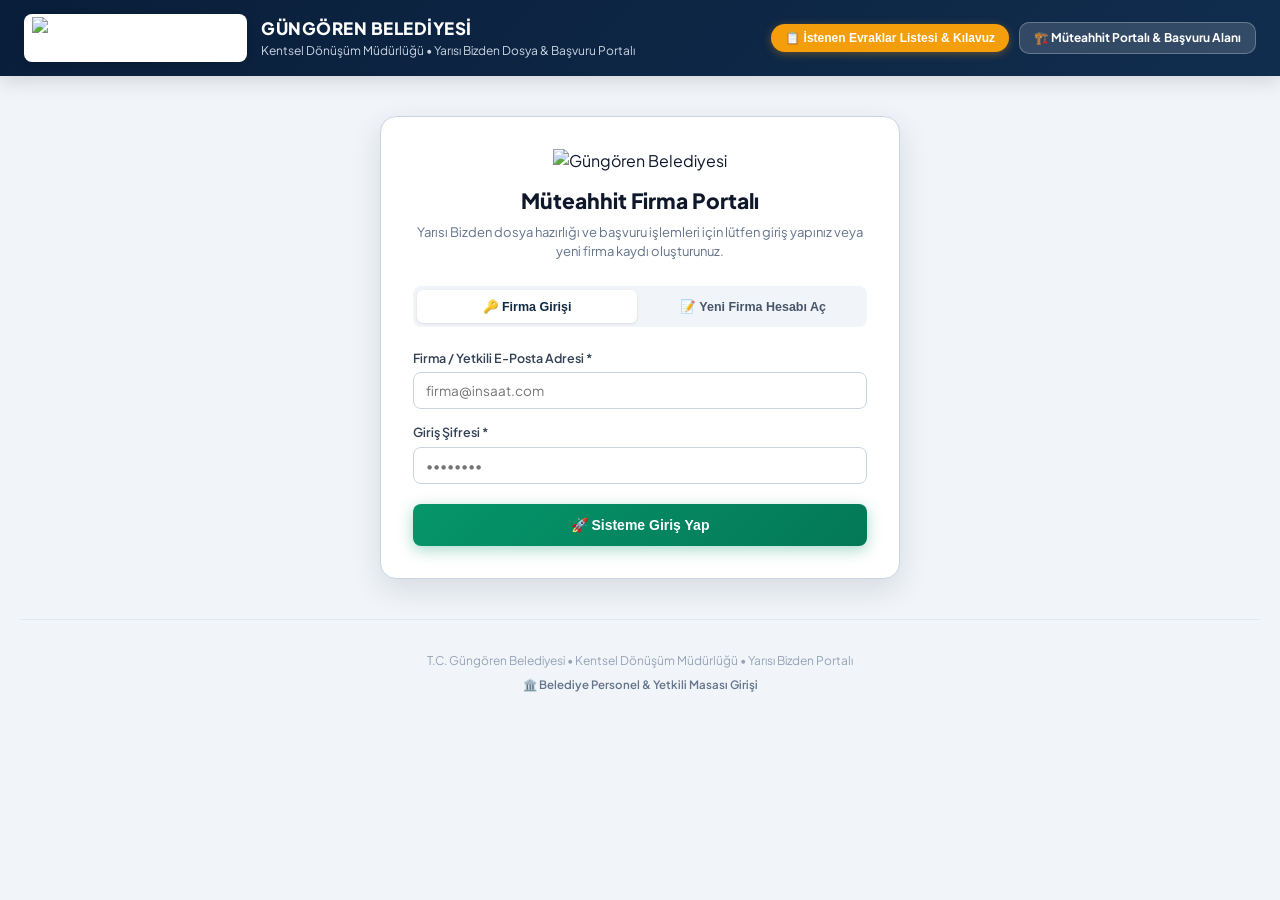
==== yarisi-bizden.html @ 2a860945 "Add files via upload" ====
<!DOCTYPE html>
<html lang="tr">

<head>
  <meta charset="UTF-8">
  <meta name="viewport" content="width=device-width, initial-scale=1.0">
  <title>Güngören Belediyesi | Yarısı Bizden Dosya & Başvuru Portalı</title>
  <link rel="icon" type="image/png" href="gungoren-logo.png">
  <link rel="preconnect" href="https://fonts.googleapis.com">
  <link rel="preconnect" href="https://fonts.gstatic.com" crossorigin>
  <link
    href="https://fonts.googleapis.com/css2?family=Plus+Jakarta+Sans:wght@400;500;600;700;800&family=JetBrains+Mono:wght@500;600;700&display=swap"
    rel="stylesheet">
  <link rel="stylesheet" href="yarisi-bizden.css">
  <!-- Tarayıcıda Otomatik PDF Birleştirici (pdf-lib) - Yerel ve Hızlı -->
  <script src="pdf-lib.min.js"></script>
  <script>
    if (typeof PDFLib === "undefined" && typeof pdfLib === "undefined") {
      document.write('<script src="https://cdn.jsdelivr.net/npm/pdf-lib/dist/pdf-lib.min.js"><\/script>');
    }
  </script>
  <!-- Tarayıcıda Resmi Excel (.xlsx, .xls, .csv) Okuyucu (SheetJS) -->
  <script src="https://cdn.jsdelivr.net/npm/xlsx@0.18.5/dist/xlsx.full.min.js"></script>
  <script>
    if (typeof XLSX === "undefined") {
      document.write('<script src="https://cdnjs.cloudflare.com/ajax/libs/xlsx/0.18.5/xlsx.full.min.js"><\/script>');
    }
  </script>
</head>

<body>

  <!-- ÜST HEADER / MOD GEÇİŞİ -->
  <header class="yb-header">
    <div class="yb-header-container">
      <div class="yb-brand">
        <img src="gungoren-logo.png" alt="T.C. Güngören Belediyesi"
          style="height: 48px; background: #ffffff; padding: 3px 8px; border-radius: 8px; object-fit: contain; box-shadow: 0 2px 8px rgba(0,0,0,0.18);">
        <div>
          <div class="yb-brand-title">GÜNGÖREN BELEDİYESİ</div>
          <div class="yb-brand-sub">Kentsel Dönüşüm Müdürlüğü &bull; Yarısı Bizden Dosya &amp; Başvuru Portalı</div>
        </div>
      </div>

      <div class="yb-nav-actions" style="display:flex; align-items:center; gap:10px;">
        <button type="button" class="btn-action-sm" onclick="openRequiredDocumentsGuideModal()"
          style="background:#f59e0b; color:#fff; font-weight:800; border:none; padding:7px 14px; border-radius:20px; cursor:pointer; box-shadow:0 2px 8px rgba(245,158,11,0.35);">
          📋 İstenen Evraklar Listesi & Kılavuz
        </button>
        <span class="badge-status-pill"
          style="background: rgba(255,255,255,0.15); color: #fff; font-size: 12px; padding: 6px 14px; border: 1px solid rgba(255,255,255,0.25);">
          🏗️ Müteahhit Portalı & Başvuru Alanı
        </span>
      </div>
    </div>
  </header>

  <!-- BİLDİRİM TOAST ALANI -->
  <div id="toast-container" class="toast-container"></div>

  <main class="yb-main">

    <!-- =========================================================================
         BÖLÜM 1: MÜTEAHHİT BAŞVURU EKRANI (HESAP YOK, ŞİFRE YOK, ÇOK BASİT)
         ========================================================================= -->
    <div id="view-contractor" class="portal-view">

      <!-- ============================================== -->
      <!-- 1. GİRİŞ & KAYIT EKRANI (OTURUM AÇIK DEĞİLSE SADECE BU ÇIKAR) -->
      <!-- ============================================== -->
      <div id="contractor-auth-section" class="simple-card auth-card"
        style="max-width: 520px; margin: 40px auto; padding: 32px; box-shadow: 0 10px 30px rgba(15,23,42,0.12); border-radius: 16px;">
        <div style="text-align: center; margin-bottom: 24px;">
          <img src="gungoren-logo.png" alt="Güngören Belediyesi"
            style="height: 64px; object-fit: contain; margin-bottom: 12px;">
          <h2 style="font-size: 21px; font-weight: 800; color: #0f172a;">Müteahhit Firma Portalı</h2>
          <p style="font-size: 13px; color: #64748b; margin-top: 6px;">
            Yarısı Bizden dosya hazırlığı ve başvuru işlemleri için lütfen giriş yapınız veya yeni firma kaydı
            oluşturunuz.
          </p>
        </div>

        <!-- Giriş / Kayıt Sekmeleri -->
        <div class="merger-tab-bar" style="margin-bottom: 22px;">
          <button type="button" class="merger-tab-btn active" id="auth-tab-btn-login" onclick="switchAuthTab('login')">
            🔑 Firma Girişi
          </button>
          <button type="button" class="merger-tab-btn" id="auth-tab-btn-register" onclick="switchAuthTab('register')">
            📝 Yeni Firma Hesabı Aç
          </button>
        </div>

        <!-- GİRİŞ FORMU -->
        <form id="form-contractor-login" onsubmit="event.preventDefault(); handleContractorLogin(event); return false;">
          <div class="form-group" style="margin-bottom: 14px;">
            <label for="login-email">Firma / Yetkili E-Posta Adresi *</label>
            <input type="email" id="login-email" class="form-control" placeholder="firma@insaat.com" required>
          </div>
          <div class="form-group" style="margin-bottom: 20px;">
            <label for="login-password">Giriş Şifresi *</label>
            <input type="password" id="login-password" class="form-control" placeholder="••••••••" required>
          </div>
          <button type="submit" class="btn-submit-big"
            style="width: 100%; justify-content: center; padding: 13px; font-size: 14px;">
            🚀 Sisteme Giriş Yap
          </button>
        </form>

        <!-- YENİ KAYIT FORMU -->
        <form id="form-contractor-register"
          onsubmit="event.preventDefault(); handleContractorRegister(event); return false;" style="display: none;">
          <div class="form-group" style="margin-bottom: 12px;">
            <label for="reg-company">Şirket / Firma Ünvanı *</label>
            <input type="text" id="reg-company" class="form-control"
              placeholder="Örn: Güngören Prestij İnşaat Ltd. Şti." required>
          </div>
          <div class="form-group" style="margin-bottom: 12px;">
            <label for="reg-name">Şirket Yetkilisi Adı Soyadı *</label>
            <input type="text" id="reg-name" class="form-control" placeholder="Ad Soyad" required>
          </div>
          <div class="form-group" style="margin-bottom: 12px;">
            <label for="reg-email">Yetkili / Şirket E-Posta Adresi *</label>
            <input type="email" id="reg-email" class="form-control" placeholder="firma@insaat.com" required>
          </div>
          <div class="form-group" style="margin-bottom: 12px;">
            <label for="reg-phone">Yetkili Cep Telefonu *</label>
            <input type="text" id="reg-phone" maxlength="10" class="form-control font-mono" placeholder="5XXXXXXXXX"
              oninput="this.value = cleanPhoneInput(this.value)" required>
          </div>
          <div class="form-group" style="margin-bottom: 20px;">
            <label for="reg-password">Hesap Şifresi Belirleyin *</label>
            <input type="password" id="reg-password" minlength="4" class="form-control" placeholder="En az 4 karakter"
              required>
          </div>
          <button type="submit" class="btn-submit-big"
            style="width: 100%; justify-content: center; padding: 13px; font-size: 14px; background: #059669;">
            ✅ Firma Hesabını Oluştur ve Giriş Yap
          </button>
        </form>
      </div>

      <!-- ============================================== -->
      <!-- 2. MÜTEAHHİT ÇALIŞMA MASASI (GİRİŞ YAPILINCA AÇILIR) -->
      <!-- ============================================== -->
      <div id="contractor-portal-content" style="display: none;">

        <!-- Aktif Firma Oturum Çubuğu & Taslak Göstergesi -->
        <div class="contractor-account-bar">
          <div class="cab-info">
            <span class="cab-icon">🏢</span>
            <div>
              <div class="cab-title" id="cab-company-name">Firma Ünvanı</div>
              <div class="cab-meta" id="cab-user-meta">Yetkili Bilgisi</div>
            </div>
          </div>
          <div class="cab-autosave-badge">
            <span class="pulse-dot"></span>
            <span>💾 Otomatik Kayıt Aktif</span>
          </div>
          <div style="display: flex; gap: 8px;">
            <button type="button" class="yb-btn yb-btn-outline"
              style="font-size: 12px; padding: 5px 12px; background: #fff;"
              onclick="openChangePasswordModal('contractor')">
              🔑 Şifremi Değiştir
            </button>
            <button type="button" class="yb-btn yb-btn-outline"
              style="font-size: 12px; padding: 5px 12px; background: #fee2e2; color: #dc2626; border-color: #fca5a5;"
              onclick="handleContractorLogout()">
              🚪 Çıkış Yap
            </button>
          </div>
        </div>

        <!-- MÜTEAHHİT PORTALI: SEKMELER (BAŞVURU FORMU vs TASLAKLARIM vs GÖNDERİLENLER) -->
        <div class="merger-tab-bar"
          style="margin: 0 0 18px; background: #fff; padding: 6px; border-radius: 12px; border: 1.5px solid #cbd5e1; display: flex; gap: 8px;">
          <button type="button" class="merger-tab-btn" id="btn-c-tab-form" onclick="startNewContractorApplication()"
            style="flex:1; font-weight:800; font-size:13.5px; padding:10px 16px;">
            📝 Başvuru Formu
          </button>
          <button type="button" class="merger-tab-btn active" id="btn-c-tab-drafts"
            onclick="switchContractorPortalTab('drafts')"
            style="flex:1; font-weight:800; font-size:13.5px; padding:10px 16px;">
            💾 Taslaklarım (<span id="contractor-drafts-count-badge">0</span>)
          </button>
          <button type="button" class="merger-tab-btn" id="btn-c-tab-my-apps"
            onclick="switchContractorPortalTab('my-apps')"
            style="flex:1; font-weight:800; font-size:13.5px; padding:10px 16px;">
            📂 Gönderilen Başvurular (<span id="contractor-apps-count-badge">0</span>)
          </button>
        </div>

        <!-- ============================================== -->
        <!-- BÖLÜM 1: MÜTEAHHİDİN TASLAKLARI (YARIM KALANLAR) -->
        <!-- ============================================== -->
        <div id="contractor-section-drafts">
          <div class="simple-card" style="padding: 24px; margin-bottom: 24px;">
            <div
              style="display:flex; justify-content:space-between; align-items:center; flex-wrap:wrap; gap:12px; margin-bottom:18px; border-bottom:1.5px solid #e2e8f0; padding-bottom:14px;">
              <div>
                <h3
                  style="font-size:17.5px; font-weight:800; color:#854d0e; margin:0; display:flex; align-items:center; gap:8px;">
                  <span>💾</span> <span>Kaydedilen Taslak Başvurularım</span>
                </h3>
                <p style="font-size:12.5px; color:#64748b; margin:2px 0 0 0;">
                  Yarım kalan ve eksik evrakları olan tüm taslak dosyalarınızı buradan açıp inceleyebilir, eksiklerini
                  tamamlayarak belediyeye gönderebilirsiniz.
                </p>
              </div>
              <button type="button" class="btn-submit-big" onclick="startNewContractorApplication()"
                style="padding:10px 20px; font-size:13px; font-weight:800; background:linear-gradient(135deg, #15803d 0%, #166534 100%);">
                ➕ Yeni Başvuru Başlat
              </button>
            </div>

            <!-- Taslaklar Listesi -->
            <div id="contractor-drafts-list-container">
              <!-- JS ile renderContractorDrafts doldurur -->
            </div>
          </div>
        </div>

        <!-- ============================================== -->
        <!-- BÖLÜM 2: GÖNDERİLEN BAŞVURU DOSYALARI LİSTESİ  -->
        <!-- ============================================== -->
        <div id="contractor-section-my-apps" style="display:none;">
          <div class="simple-card" style="padding: 24px; margin-bottom: 24px;">
            <div
              style="display:flex; justify-content:space-between; align-items:center; flex-wrap:wrap; gap:12px; margin-bottom:18px; border-bottom:1.5px solid #e2e8f0; padding-bottom:14px;">
              <div>
                <h3 style="font-size:17.5px; font-weight:800; color:#0f172a; margin:0;">📂 Güngören Belediyesi'ne
                  Gönderilen Başvuru Dosyaları</h3>
                <p style="font-size:12.5px; color:#64748b; margin:2px 0 0 0;">
                  Belediye incelemesinde olan, onaylanan veya revizyon istenen resmi dosyalarınız aşağıda
                  listelenmektedir.
                </p>
              </div>
              <button type="button" class="btn-submit-big" onclick="startNewContractorApplication()"
                style="padding:10px 20px; font-size:13px; font-weight:800; background:linear-gradient(135deg, #15803d 0%, #166534 100%);">
                ➕ Yeni Proje Başvurusu Başlat
              </button>
            </div>

            <!-- Dosyalar Grid / Listesi -->
            <div id="contractor-my-apps-list-container">
              <!-- JS ile renderContractorMyApps doldurur -->
            </div>
          </div>
        </div>

        <!-- ============================================== -->
        <!-- BÖLÜM 3: FORM VE EVRAK HAZIRLIK ÇALIŞMA MASASI   -->
        <!-- ============================================== -->
        <div id="contractor-section-form" style="display:none;">

          <!-- HIZLI TASLAK KAYDET & TASLAKLARIMA DÖN ÇUBUĞU -->
          <div
            style="background:#ffffff; border:1.5px solid #cbd5e1; border-radius:12px; padding:12px 18px; margin-bottom:16px; display:flex; justify-content:space-between; align-items:center; flex-wrap:wrap; gap:10px; box-shadow:0 2px 8px rgba(0,0,0,0.03);">
            <div style="display:flex; align-items:center; gap:8px;">
              <span style="font-size:22px;">📝</span>
              <div>
                <strong style="color:#0f172a; font-size:14px;">Kentsel Dönüşüm Başvuru Çalışma Masası</strong>
                <div style="font-size:11.5px; color:#64748b;">
                  Başvurunuz yarım kalırsa dilediğiniz an kaydedebilir, <strong>"Taslaklarım"</strong> sekmesinden
                  eksiklerini tamamlayabilirsiniz.
                </div>
              </div>
            </div>
            <div style="display:flex; gap:8px; align-items:center; flex-wrap:wrap;">
              <button type="button" class="btn-action-sm" onclick="saveContractorApplicationDraft()"
                style="background:#f59e0b; color:#ffffff; font-weight:800; border:none; padding:8px 16px; border-radius:8px; cursor:pointer; font-size:12.5px; display:flex; align-items:center; gap:6px; box-shadow:0 2px 8px rgba(245,158,11,0.3);">
                💾 Taslak Olarak Kaydet
              </button>
              <button type="button" class="btn-action-sm btn-outline-secondary"
                onclick="switchContractorPortalTab('drafts')"
                style="font-size:12px; font-weight:700; padding:8px 14px;">
                📁 Taslaklarıma Git
              </button>
            </div>
          </div>

          <!-- Aktif Düzenleme / Revizyon Bildirim Şeridi -->
          <div id="contractor-active-editing-banner" style="display:none; margin-bottom:16px;"></div>

          <form id="contractor-application-form" novalidate
            onsubmit="event.preventDefault(); handleContractorSubmit(event); return false;">

            <!-- 1. ADIM: MÜTEAHHİT & ŞİRKET BİLGİLERİ -->
            <section class="simple-card">
              <div class="card-title-bar">
                <span class="badge-step">1</span>
                <h3>Şirket (Müteahhit) ve Yetkili Bilgileri</h3>
              </div>

              <div class="form-grid-3">
                <div class="form-group form-col-2">
                  <label for="c-company-name">Şirket Ünvanı</label>
                  <input type="text" id="c-company-name" class="form-control"
                    placeholder="Örn: Güngören İnşaat Tesis Onarım Sanayi ve Ticaret Ltd. Şti.">
                </div>

                <div class="form-group">
                  <label for="c-tax-no">Vergi Numarası</label>
                  <input type="text" id="c-tax-no" maxlength="10" class="form-control font-mono"
                    placeholder="10 Haneli Vergi No" oninput="this.value = cleanTaxNoInput(this.value)">
                </div>

                <div class="form-group form-col-2">
                  <label for="c-iban">Emlak Katılım Bankası IBAN</label>
                  <input type="text" id="c-iban" maxlength="32" class="form-control font-mono"
                    placeholder="TR00 0000 0000 0000 0000 0000 00" oninput="this.value = formatIbanInput(this.value)">
                </div>

                <div class="form-group">
                  <label for="c-company-address">Şirket Adresi</label>
                  <input type="text" id="c-company-address" class="form-control" placeholder="Firma tebligat adresi">
                </div>

                <div class="form-group">
                  <label for="c-rep-name">Şirket Yetkilisi Adı Soyadı</label>
                  <input type="text" id="c-rep-name" class="form-control" placeholder="Yetkili Ad Soyad">
                </div>

                <div class="form-group">
                  <label for="c-rep-tc">Şirket Yetkilisi T.C. Kimlik No</label>
                  <input type="text" id="c-rep-tc" maxlength="11" class="form-control font-mono"
                    placeholder="11 Haneli T.C." oninput="this.value = cleanTcInput(this.value)">
                </div>

                <div class="form-group">
                  <label for="c-rep-birth">Şirket Yetkilisi Doğum Tarihi</label>
                  <input type="date" id="c-rep-birth" class="form-control">
                </div>

                <div class="form-group">
                  <label for="c-rep-email">Yetkili / Şirket E-Posta Adresi </label>
                  <input type="email" id="c-rep-email" class="form-control" placeholder="ornek@insaat.com">
                </div>

                <div class="form-group">
                  <label for="c-rep-phone">Şirket Yetkilisi Cep Telefonu </label>
                  <input type="text" id="c-rep-phone" class="form-control font-mono" placeholder="535XXXXXXX (10 Hane)"
                    maxlength="10" oninput="this.value = cleanPhoneInput(this.value)">
                </div>
              </div>
            </section>

            <!-- 2. ADIM: BİNA & ALAN BİLGİLERİ -->
            <section class="simple-card">
              <div class="card-title-bar">
                <span class="badge-step">2</span>
                <h3>Bina, Kadastro ve Alan Bilgileri</h3>
              </div>

              <!-- PROJE VE PARSEL / BLOK YAPILANDIRMASI SEÇİCİSİ -->
              <div class="project-structure-bar"
                style="background: linear-gradient(135deg, #f8fafc 0%, #f1f5f9 100%); border: 1.5px solid #cbd5e1; border-radius: 12px; padding: 14px 18px; margin-bottom: 20px;">
                <div
                  style="display:flex; justify-content:space-between; align-items:center; flex-wrap:wrap; gap:8px; margin-bottom:10px;">
                  <label
                    style="font-size: 13px; font-weight: 800; color: #0f2b46; display:flex; align-items:center; gap:6px; margin:0;">
                    <span>🏗️ Proje Türü &amp; Parsel / Blok Düzeni:</span>
                  </label>
                  <span id="struct-type-hint" style="font-size:11.5px; color:#475569; font-weight:700;"></span>
                </div>

                <div class="structure-pills" style="display: flex; gap: 10px; flex-wrap: wrap;">
                  <button type="button" class="btn-struct-pill active" id="btn-struct-single"
                    onclick="setProjectStructureType('single')">
                    🏠 Tek Parsel (Standart)
                  </button>
                  <button type="button" class="btn-struct-pill" id="btn-struct-tevhid"
                    onclick="setProjectStructureType('tevhid')">
                    🔄 Parsel Birleşimi
                  </button>
                  <button type="button" class="btn-struct-pill" id="btn-struct-blocks"
                    onclick="setProjectStructureType('blocks')">
                    🏢 Çoklu Bloklu Proje
                  </button>
                </div>

                <!-- TEVHİD / PARSEL BİRLEŞİMİ YAPILANDIRMA KUTUSU -->
                <div id="tevhid-info-box"
                  style="display:none; margin-top:14px; background:#eff6ff; border:1.5px solid #93c5fd; border-radius:12px; padding:16px 18px; box-shadow:0 2px 10px rgba(37,99,235,0.06);">
                  <div
                    style="display:flex; justify-content:space-between; align-items:center; flex-wrap:wrap; gap:12px; margin-bottom:12px;">
                    <div>
                      <strong style="color:#1e40af; font-size:14px; display:flex; align-items:center; gap:6px;">
                        <span>🔄</span> <span>Birleşen Yıkılan Parseller (Tevhid) &amp; Alan Dağılımı:</span>
                      </strong>
                      <span style="font-size:12px; color:#1d4ed8;">Projede birleşen parselleri ve her birinin eski yıkım
                        alanını giriniz. Sistem toplam eski alanı hesaplayarak 1.5 kat kuralını buna göre
                        işletir.</span>
                    </div>
                    <button type="button" class="btn-action-sm" onclick="openAddParcelModal()"
                      style="background:#2563eb; color:#ffffff; font-weight:800; border:none; padding:8px 16px; border-radius:8px; cursor:pointer; font-size:12.5px; display:flex; align-items:center; gap:6px; box-shadow:0 3px 8px rgba(37,99,235,0.25);">
                      ➕ Yeni Parsel Ekle
                    </button>
                  </div>
                  <!-- Parseller Dağılım Tablosu -->
                  <div id="dynamic-parcels-table-container"></div>
                </div>

                <!-- ÇOKLU BLOK BİLGİLENDİRME & DİNAMİK BLOK LİSTESİ KUTUSU (Bloklu seçilince açılır) -->
                <div id="blocks-info-box"
                  style="display:none; margin-top:14px; background:#f0fdf4; border:1.5px solid #86efac; border-radius:12px; padding:16px 18px; box-shadow:0 2px 10px rgba(22,163,74,0.06);">
                  <div
                    style="display:flex; justify-content:space-between; align-items:center; flex-wrap:wrap; gap:12px; margin-bottom:12px;">
                    <div>
                      <strong style="color:#166534; font-size:14px; display:flex; align-items:center; gap:6px;">
                        <span>🏢</span> <span>Projedeki Bloklar &amp; Alan Dağılımı:</span>
                      </strong>
                      <span style="font-size:12px; color:#15803d;">İstediğiniz kadar blok tanımlayınız ve her bloğun
                        eski alanını giriniz. Hak sahipleri her blok için ayrı sekmede doldurulacaktır.</span>
                    </div>
                    <button type="button" class="btn-action-sm" onclick="openAddBlockModal()"
                      style="background:#15803d; color:#ffffff; font-weight:800; border:none; padding:8px 16px; border-radius:8px; cursor:pointer; font-size:12.5px; display:flex; align-items:center; gap:6px; box-shadow:0 3px 8px rgba(21,128,61,0.25);">
                      ➕ Yeni Blok Ekle
                    </button>
                  </div>
                  <!-- Bloklar Dağılım Tablosu -->
                  <div id="dynamic-blocks-table-container"></div>
                </div>
              </div>

              <div class="form-grid-3">
                <div class="form-group">
                  <label for="b-ykn">Yapı Kimlik No (YKN) *</label>
                  <input type="text" id="b-ykn" class="form-control font-mono" placeholder="Örn: 1049281">
                </div>

                <div class="form-group">
                  <label for="b-neighborhood">Mahalle *</label>
                  <select id="b-neighborhood" class="form-control">
                    <option value="">Seçiniz...</option>
                    <option value="Akıncılar Mah.">Akıncılar Mah.</option>
                    <option value="Abdurrahman Nafiz Gürman Mah.">Abdurrahman Nafiz Gürman Mah.</option>
                    <option value="Gençosman Mah.">Gençosman Mah.</option>
                    <option value="Güneştepe Mah.">Güneştepe Mah.</option>
                    <option value="Güven Mah.">Güven Mah.</option>
                    <option value="Haznedar Mah.">Haznedar Mah.</option>
                    <option value="Mareşal Çakmak Mah.">Mareşal Çakmak Mah.</option>
                    <option value="Mehmet Nesih Özmen Mah.">Mehmet Nesih Özmen Mah.</option>
                    <option value="Merkez Mah.">Merkez Mah.</option>
                    <option value="Sanayi Mah.">Sanayi Mah.</option>
                    <option value="Tozkoparan Mah.">Tozkoparan Mah.</option>
                  </select>
                </div>

                <div class="form-group">
                  <label for="b-permit-date">Yeni Yapı Ruhsat Tarihi *</label>
                  <input type="date" id="b-permit-date" class="form-control">
                </div>

                <div class="form-group">
                  <label for="b-old-ada-parsel" id="lbl-b-old-ada-parsel">Eski Ada / Parsel (Yıkılan) *</label>
                  <input type="text" id="b-old-ada-parsel" class="form-control"
                    placeholder="Örn: 260/5 veya 1965 (Adası 0 veya yoksa sadece parsel)">
                </div>

                <div class="form-group">
                  <label for="b-new-ada-parsel" id="lbl-b-new-ada-parsel">Yeni Ada / Parsel *</label>
                  <input type="text" id="b-new-ada-parsel" class="form-control" placeholder="Örn: 1452 / 8">
                </div>

                <div class="form-group">
                  <label for="b-address">Açık Adres (Sokak / No) *</label>
                  <input type="text" id="b-address" class="form-control" placeholder="Bağcılar Cad. No: 42">
                </div>

                <div class="form-group">
                  <div
                    style="display:flex; justify-content:space-between; align-items:center; margin-bottom:4px; flex-wrap:wrap; gap:4px;">
                    <label for="m2-old-building" style="margin:0;">Eski Bina Yıkım Belgesi M² *</label>
                    <span id="m2-old-building-badge" class="badge-status-pill"
                      style="display:none; font-size:11px; font-weight:800; padding:2px 8px; border-radius:12px;"></span>
                  </div>
                  <input type="number" id="m2-old-building" class="form-control" placeholder="Örn: 1200"
                    oninput="calculate15RuleContractor()">
                </div>

                <div class="form-group">
                  <label for="m2-new-building">Yeni Yapı Ruhsatı Toplam M² *</label>
                  <input type="number" id="m2-new-building" class="form-control" placeholder="Örn: 1950"
                    oninput="calculate15RuleContractor()">
                </div>

                <div class="form-group">
                  <label>Sığınak & Otopark M² (Düşülecek Alanlar)</label>
                  <div style="display:flex; gap:8px;">
                    <input type="number" id="m2-shelter" class="form-control" placeholder="Sığınak M²" value="0"
                      oninput="calculate15RuleContractor()">
                    <input type="number" id="m2-parking" class="form-control" placeholder="Otopark M²" value="0"
                      oninput="calculate15RuleContractor()">
                  </div>
                </div>
              </div>

              <!-- 1.5 Kat Kuralı Canlı Denetim Kartı (Müteahhit Görünümü) -->
              <div id="contractor-15-rule-card"
                style="margin-top:16px; border-radius:12px; padding:16px 20px; transition:all 0.3s ease; border:1.5px solid #e2e8f0; background:#f8fafc;">
                <div style="display:flex; align-items:center; justify-content:space-between; flex-wrap:wrap; gap:10px;">
                  <div style="display:flex; align-items:center; gap:10px;">
                    <span style="font-size:24px;" id="c-15-icon">📐</span>
                    <div>
                      <strong id="c-15-title" style="font-size:13.5px; color:#0f172a;">1.5 Kat Alan Kuralı
                        Denetimi</strong>
                      <p id="c-15-sub" style="font-size:12px; color:#64748b; margin:2px 0 0 0;">
                        Yeni Yapı Net Alanı (Sığınak ve Otopark Düşüldükten Sonra) / Eski Bina Alanı &le; 1.50 Kat
                      </p>
                    </div>
                  </div>
                  <span id="c-15-badge" class="badge-status-pill"
                    style="font-size:12.5px; font-weight:800; padding:6px 14px; background:#e2e8f0; color:#475569;">
                    Alan Değerleri Bekleniyor
                  </span>
                </div>
                <div id="c-15-details"
                  style="display:none; margin-top:12px; font-size:12px; line-height:1.6; border-top:1px solid #e2e8f0; padding-top:10px;">
                </div>
              </div>
            </section>

            <!-- 3. ADIM: TOPLU SÖZLEŞMELER VE TOPLU VEKALETNAMELER (BİNA GENELİ) -->
            <section class="simple-card" id="contracts-proxies-section-card">
              <div class="card-title-bar">
                <div style="display:flex; align-items:center; gap:10px;">
                  <span class="badge-step">3</span>
                  <div>
                    <h3 style="display:flex; align-items:center; gap:8px;">
                      <span>📑 Toplu Sözleşmeler ve Toplu Vekaletnameler (Bina Geneli)</span>
                      <span class="badge-status-pill" style="background:#fef3c7; color:#92400e; font-size:11.5px;">Resmi
                        Zorunlu Evraklar</span>
                    </h3>
                    <small style="color:#64748b; font-weight:600; display:block; margin-top:2px;">
                      Müteahhit firma ile hak sahipleri arasında imzalanan inşaat/dönüşüm sözleşmelerini ve noter onaylı
                      toplu vekaletnameleri bu alana yükleyiniz.
                    </small>
                  </div>
                </div>
              </div>

              <div
                style="display:grid; grid-template-columns:repeat(auto-fit, minmax(320px, 1fr)); gap:18px; margin-top:14px;">
                <!-- KART 1: TOPLU SÖZLEŞMELER -->
                <div class="merger-field-card"
                  style="background:#fff; border:1.5px solid #cbd5e1; border-radius:12px; padding:18px;">
                  <div
                    style="display:flex; align-items:center; justify-content:space-between; margin-bottom:10px; border-bottom:1px solid #f1f5f9; padding-bottom:8px;">
                    <div style="display:flex; align-items:center; gap:8px;">
                      <span style="font-size:24px;">📄</span>
                      <strong style="font-size:14px; color:#0f172a;">Toplu Yapım / İnşaat Sözleşmeleri</strong>
                    </div>
                    <span class="badge-status-pill" id="badge-status-collective-contracts"
                      style="background:#f1f5f9; color:#475569; font-weight:700;">Yüklenmedi</span>
                  </div>
                  <p style="font-size:12px; color:#64748b; margin:0 0 14px 0; line-height:1.5;">
                    Maliklerle akdedilen noter onaylı kat karşılığı / yapım sözleşmesi, taahhütname veya inşaat
                    sözleşmesi nüshası (PDF veya taranmış evrak).
                  </p>

                  <!-- Yükleme Öncesi Input -->
                  <div id="box-upload-collective-contracts">
                    <input type="file" id="input-collective-contracts" accept=".pdf,image/*" style="display:none;"
                      onchange="handleBuildingDocUpload('contracts', this)">
                    <button type="button" class="btn-action-sm"
                      onclick="document.getElementById('input-collective-contracts').click()"
                      style="width:100%; padding:10px 14px; background:#eff6ff; color:#1e40af; border:1.5px dashed #3b82f6; font-weight:700; border-radius:8px; cursor:pointer; font-size:13px;">
                      📁 Toplu Sözleşme Dosyası Seç &amp; Yükle (.pdf / görsel)
                    </button>
                  </div>

                  <!-- Yüklendikten Sonra Kartı -->
                  <div id="box-ready-collective-contracts"
                    style="display:none; background:#f0fdf4; border:1.5px solid #86efac; border-radius:8px; padding:12px 14px;">
                    <div style="display:flex; align-items:center; justify-content:space-between;">
                      <div style="display:flex; align-items:center; gap:8px; overflow:hidden;">
                        <span style="font-size:20px;">✅</span>
                        <div style="overflow:hidden;">
                          <strong id="file-name-collective-contracts"
                            style="font-size:12.5px; color:#15803d; display:block; text-overflow:ellipsis; overflow:hidden; white-space:nowrap;">-</strong>
                          <small id="file-meta-collective-contracts" style="font-size:11px; color:#166534;">-</small>
                        </div>
                      </div>
                      <div style="display:flex; gap:4px; flex-shrink:0;">
                        <button type="button" class="btn-xs-doc" style="background:#0284c7; color:#fff;"
                          onclick="viewBuildingDoc('contracts')" title="Görüntüle">👁️ Gör</button>
                        <button type="button" class="btn-xs-doc" style="background:#15803d; color:#fff;"
                          onclick="downloadBuildingDoc('contracts')" title="İndir">📥 İndir</button>
                        <button type="button" class="btn-xs-doc" style="background:#ea580c; color:#fff;"
                          onclick="document.getElementById('input-collective-contracts').click()"
                          title="Değiştir">🔄</button>
                        <button type="button" class="btn-xs-doc" style="background:#dc2626; color:#fff;"
                          onclick="deleteBuildingDoc('contracts')" title="Sil">🗑️</button>
                      </div>
                    </div>
                  </div>
                </div>

                <!-- KART 2: TOPLU VEKALETNAMELER -->
                <div class="merger-field-card"
                  style="background:#fff; border:1.5px solid #cbd5e1; border-radius:12px; padding:18px;">
                  <div
                    style="display:flex; align-items:center; justify-content:space-between; margin-bottom:10px; border-bottom:1px solid #f1f5f9; padding-bottom:8px;">
                    <div style="display:flex; align-items:center; gap:8px;">
                      <span style="font-size:24px;">📜</span>
                      <strong style="font-size:14px; color:#0f172a;">Toplu Noter Onaylı Vekaletnameler</strong>
                    </div>
                    <span class="badge-status-pill" id="badge-status-collective-proxies"
                      style="background:#f1f5f9; color:#475569; font-weight:700;">Yüklenmedi</span>
                  </div>
                  <p style="font-size:12px; color:#64748b; margin:0 0 14px 0; line-height:1.5;">
                    Hak sahiplerinin müteahhit adına düzenlediği kentsel dönüşüm / tapu / proje yetki vekaletnameleri
                    (Toplu tek PDF veya taranmış evrak).
                  </p>

                  <!-- Yükleme Öncesi Input -->
                  <div id="box-upload-collective-proxies">
                    <input type="file" id="input-collective-proxies" accept=".pdf,image/*" style="display:none;"
                      onchange="handleBuildingDocUpload('proxies', this)">
                    <button type="button" class="btn-action-sm"
                      onclick="document.getElementById('input-collective-proxies').click()"
                      style="width:100%; padding:10px 14px; background:#eff6ff; color:#1e40af; border:1.5px dashed #3b82f6; font-weight:700; border-radius:8px; cursor:pointer; font-size:13px;">
                      📁 Toplu Vekaletname Dosyası Seç &amp; Yükle (.pdf / görsel)
                    </button>
                  </div>

                  <!-- Yüklendikten Sonra Kartı -->
                  <div id="box-ready-collective-proxies"
                    style="display:none; background:#f0fdf4; border:1.5px solid #86efac; border-radius:8px; padding:12px 14px;">
                    <div style="display:flex; align-items:center; justify-content:space-between;">
                      <div style="display:flex; align-items:center; gap:8px; overflow:hidden;">
                        <span style="font-size:20px;">✅</span>
                        <div style="overflow:hidden;">
                          <strong id="file-name-collective-proxies"
                            style="font-size:12.5px; color:#15803d; display:block; text-overflow:ellipsis; overflow:hidden; white-space:nowrap;">-</strong>
                          <small id="file-meta-collective-proxies" style="font-size:11px; color:#166534;">-</small>
                        </div>
                      </div>
                      <div style="display:flex; gap:4px; flex-shrink:0;">
                        <button type="button" class="btn-xs-doc" style="background:#0284c7; color:#fff;"
                          onclick="viewBuildingDoc('proxies')" title="Görüntüle">👁️ Gör</button>
                        <button type="button" class="btn-xs-doc" style="background:#15803d; color:#fff;"
                          onclick="downloadBuildingDoc('proxies')" title="İndir">📥 İndir</button>
                        <button type="button" class="btn-xs-doc" style="background:#ea580c; color:#fff;"
                          onclick="document.getElementById('input-collective-proxies').click()"
                          title="Değiştir">🔄</button>
                        <button type="button" class="btn-xs-doc" style="background:#dc2626; color:#fff;"
                          onclick="deleteBuildingDoc('proxies')" title="Sil">🗑️</button>
                      </div>
                    </div>
                  </div>
                </div>
              </div>
            </section>

            <!-- 4. ADIM: HAK SAHİPLERİ VE BAĞIMSIZ BİRİMLER LİSTESİ -->
            <section class="simple-card">
              <div class="card-title-bar">
                <div style="display:flex; align-items:center; gap:10px;">
                  <span class="badge-step">4</span>
                  <div>
                    <h3>Hak Sahipleri Bilgileri ve Bağımsız Birimler (Resmi Tablo)</h3>
                    <small style="color:#b91c1c; font-weight:600; display:block; margin-top:2px;">
                      ⚠️ Zorunlu Kural: Telefon numaralarının başında '0' olmamalıdır (Örn: 5321112233). Farklı bağımsız
                      bölümlerdeki telefonlar ve malik adresleri komple aynı olamaz! (Sadece aynı dairedeki 2-3 hissedar
                      aynı bilgiyi paylaşabilir).
                    </small>
                  </div>
                </div>
                <div class="header-action-group">
                  <button type="button" class="btn-action-sm btn-outline-primary" onclick="openBlankEK1Modal()"
                    style="font-weight:700;">
                    📄 Boş EK-1 Dilekçesi
                  </button>
                  <button type="button" class="btn-action-sm btn-outline-info"
                    onclick="downloadOfficialExcelTemplate()">
                    📥 Boş Excel Şablonu
                  </button>
                  <label class="btn-action-sm btn-outline-success file-label-btn">
                    📊 Hazır Excel Yükle
                    <input type="file" id="excel-file-input" accept=".xlsx, .xls, .csv" style="display:none;"
                      onchange="handleExcelUpload(event)">
                  </label>
                  <button type="button" class="btn-action-sm" onclick="openContractorAllDocsModal()"
                    style="background:#ecfdf5; color:#065f46; border:1px solid #86efac; font-weight:700;"
                    title="Yüklenen tüm daire evraklarını tek ekranda inceleyin veya birleşik indirin">
                    ⚡ Yüklenen Evrakları İncele
                  </button>
                  <button type="button" class="btn-action-sm btn-primary-sm" onclick="addNewOwnerRow()">
                    ➕ Satır Ekle
                  </button>
                </div>
              </div>

              <!-- VEKALET & İMZA GÜNLERİ RESMİ UYARISI -->
              <div class="official-notice-box"
                style="margin-bottom:14px; background:#fffbeb; border-color:#f59e0b; border-left: 4px solid #d97706;">
                <div
                  style="display:flex; justify-content:space-between; align-items:flex-start; flex-wrap:wrap; gap:10px;">
                  <div>
                    <strong style="color:#b45309; font-size:13px;">⚠️ RESMİ DİLEKÇE İMZA VE VEKALETNAME
                      KURALLARI:</strong>
                    <ul style="font-size:12px; color:#92400e; margin:6px 0 0 18px; line-height:1.65;">
                      <li><strong>Islak İmza & Tarama:</strong> Dilekçeler sistemden indirilip mutlaka <u>ıslak
                          imzalandıktan sonra taranarak</u> sisteme yüklenmelidir.</li>
                      <li><strong>Vekalet ile Başvuru:</strong> Hangi malikte vekalet varsa, dilekçe imza alanına
                        <strong>"TCKN: [Vekil TC], VK: [Vekil Ad Soyad]"</strong> yazılmalı ve vekil tarafından
                        imzalanmalıdır.
                      </li>
                      <li><strong>Vekaleti Olmayan Malikler:</strong> Noterden vekalet vermemiş olan malikler
                        <strong>SALI ve PERŞEMBE günleri</strong> Güngören Belediyesi Kentsel Dönüşüm Masasına bizzat
                        gelerek yetkili personel huzurunda imza atmak zorundadır.
                      </li>
                    </ul>
                  </div>
                  <button type="button" class="btn-action-sm" onclick="openRequiredDocumentsGuideModal(1)"
                    style="background:#b45309; color:#fff; font-weight:700; border:none; padding:6px 12px; border-radius:6px; cursor:pointer;">
                    📜 Noter Metnini Gör
                  </button>
                </div>
              </div>

              <!-- ÇOKLU BLOKLU VEYA TEVHİDLİ PROJEDE AYRI GİRİŞ SEKME ÇUBUĞU -->
              <div id="owners-block-tabs-bar"
                style="display:none; margin-bottom:14px; background:#f8fafc; border:1.5px solid #cbd5e1; border-radius:12px; padding:10px 16px; justify-content:space-between; align-items:center; flex-wrap:wrap; gap:10px;">
                <div style="display:flex; align-items:center; gap:12px; flex-wrap:wrap;">
                  <span id="owners-tabs-title-label" style="font-size:13px; font-weight:800; color:#0f2b46;">🏢
                    Düzenlenen Bölüm:</span>
                  <div id="owners-block-tabs-list" style="display:flex; gap:8px; flex-wrap:wrap;">
                    <!-- JS renderOwnersBlockTabs() ile doldurur -->
                  </div>
                </div>
                <div style="display:flex; align-items:center; gap:8px;">
                  <span id="active-block-summary-badge" class="badge-status-pill"
                    style="background:#e0f2fe; color:#0369a1; font-size:12px; font-weight:700;">
                    0 Bağımsız Bölüm
                  </span>
                  <button type="button" id="btn-add-unit-group" class="btn-action-sm" onclick="handleAddNewGroupClick()"
                    style="background:#ffffff; color:#15803d; border:1px solid #86efac; font-weight:700; padding:6px 12px; font-size:12px; border-radius:6px; cursor:pointer;">
                    ➕ Yeni Ekle
                  </button>
                </div>
              </div>

              <div class="table-responsive">
                <table class="yb-table" id="owners-table">
                  <thead>
                    <tr>
                      <th width="80" id="th-owner-block" style="display:none;">Blok</th>
                      <th width="65">Eski BB</th>
                      <th width="85">Kat</th>
                      <th width="90">Niteliği</th>
                      <th width="110">T.C. Kimlik</th>
                      <th width="110">Telefon</th>
                      <th width="95">Ad</th>
                      <th width="95">Soyad</th>
                      <th width="95">Doğum T.</th>
                      <th width="125">Malik Adresi</th>
                      <th width="105">Hisse</th>
                      <th width="120" class="text-center">Vekalet Durumu</th>
                      <th width="150" class="text-center">Evrak &amp; EK-1 Dilekçe</th>
                      <th width="40">Sil</th>
                    </tr>
                  </thead>
                  <tbody id="owners-table-body">
                    <!-- Satırlar JS ile render edilir -->
                  </tbody>
                </table>
              </div>
            </section>

            <!-- 5. ADIM: ESKİ BİNAYA AİT ŞEMATİK KESİT ÇİZİMİ (RESMİ KILAVUZ SAYFA 5) -->
            <section class="simple-card" id="schematic-section-card">
              <div class="card-title-bar">
                <div style="display:flex; align-items:center; gap:10px;">
                  <span class="badge-step">5</span>
                  <div>
                    <h3 style="display:flex; align-items:center; gap:8px;">
                      <span>📐 Eski Binaya Ait Şematik Kesit (Bağımsız Bölüm &amp; Kat Şeması)</span>
                    </h3>
                  </div>
                </div>
                <div class="header-action-group">
                  <button type="button" class="btn-action-sm btn-outline-primary"
                    onclick="syncOwnersToSectionSchematic()"
                    style="background:#f0fdf4; color:#15803d; border-color:#86efac; font-weight:700;">
                    ⚡ Hak Sahiplerinden Otomatik Oluştur
                  </button>
                  <button type="button" class="btn-action-sm btn-primary-sm" onclick="printSchematicSectionModal()"
                    style="font-weight:700;">
                    🖨️ Şematik Kesiti Yazdır / PDF
                  </button>
                </div>
              </div>

              <!-- Hızlı Kat Yapılandırma Paneli (İsteğe Bağlı Manuel Ayarlar) -->
              <details
                style="background:#f8fafc; border:1px solid #cbd5e1; border-radius:12px; padding:12px 18px; margin-bottom:18px;">
                <summary
                  style="font-size:13px; font-weight:800; color:#0f2b46; cursor:pointer; user-select:none; display:flex; align-items:center; justify-content:space-between;">
                  <span style="display:flex; align-items:center; gap:6px;">⚙️ Kat &amp; Bodrum Yapılandırması</span>
                  <span
                    style="font-size:11.5px; font-weight:600; color:#64748b; background:#e2e8f0; padding:2px 8px; border-radius:12px;">Aç
                    / Kapat ▾</span>
                </summary>

                <div style="margin-top:14px; padding-top:12px; border-top:1px dashed #cbd5e1;">
                  <div style="display:grid; grid-template-columns:repeat(auto-fit, minmax(210px, 1fr)); gap:14px;">
                    <div class="form-group">
                      <label for="sec-cfg-basement" style="font-size:12px; font-weight:700; color:#334155;">Bodrum Kat
                        Sayısı</label>
                      <select id="sec-cfg-basement" class="form-control" onchange="renderSchematicBuildingSvg()">
                        <option value="0">Yok (Bodrumsuz)</option>
                        <option value="1" selected>1 Bodrum Kat (Bodrum Kat)</option>
                        <option value="2">2 Bodrum Kat (1. ve 2. Bodrum)</option>
                        <option value="3">3 Bodrum Kat (1, 2, 3. Bodrum)</option>
                        <option value="4">4 Bodrum Kat (1, 2, 3, 4. Bodrum)</option>
                        <option value="5">5 Bodrum Kat (1, 2, 3, 4, 5. Bodrum)</option>
                        <option value="6">6 Bodrum Kat (1-6. Bodrum Katlar)</option>
                        <option value="7">7 Bodrum Kat (1-7. Bodrum Katlar)</option>
                        <option value="8">8 Bodrum Kat (1-8. Bodrum Katlar)</option>
                      </select>
                    </div>

                    <div class="form-group">
                      <label for="sec-cfg-ground" style="font-size:12px; font-weight:700; color:#334155;">Zemin Kat
                        Düzeni</label>
                      <select id="sec-cfg-ground" class="form-control" onchange="renderSchematicBuildingSvg()">
                        <option value="0">Yok (Zeminsiz)</option>
                        <option value="1">1 Adet Dükkan</option>
                        <option value="2">2 Adet Dükkan / Konut</option>
                        <option value="3">3 Adet Dükkan</option>
                        <option value="4">4 Adet Dükkan</option>
                      </select>
                    </div>

                    <div class="form-group">
                      <label for="sec-cfg-floors" style="font-size:12px; font-weight:700; color:#334155;">Normal Kat
                        Sayısı</label>
                      <select id="sec-cfg-floors" class="form-control" onchange="renderSchematicBuildingSvg()">
                        <option value="0">Yok (Normal Katsız)</option>
                        <option value="1">1 Normal Kat</option>
                        <option value="2">2 Normal Kat</option>
                        <option value="3">3 Normal Kat</option>
                        <option value="4">4 Normal Kat</option>
                        <option value="5">5 Normal Kat</option>
                        <option value="6">6 Normal Kat</option>
                        <option value="7">7 Normal Kat</option>
                        <option value="8">8 Normal Kat</option>
                      </select>
                    </div>

                    <div class="form-group">
                      <label for="sec-cfg-units-per-floor"
                        style="font-size:12px; font-weight:700; color:#334155;">Kattaki
                        Daire Sayısı</label>
                      <select id="sec-cfg-units-per-floor" class="form-control" onchange="renderSchematicBuildingSvg()">
                        <option value="1">Her Katta 1 Daire</option>
                        <option value="2" selected>Her Katta 2 Daire (Örnek Şablon Gibi)</option>
                        <option value="3">Her Katta 3 Daire</option>
                        <option value="4">Her Katta 4 Daire</option>
                      </select>
                    </div>
                  </div>

                  <div
                    style="margin-top:12px; display:flex; justify-content:space-between; align-items:center; flex-wrap:wrap; gap:10px;">
                    <span style="font-size:12px; color:#64748b;">
                      💡 <strong>İpucu:</strong> Aşağıdaki çizimde herhangi bir kutucuğa tıklayarak daire numarasını ve
                      malik adını kolayca değiştirebilirsiniz.
                    </span>
                    <button type="button" class="btn-action-sm btn-outline-secondary"
                      onclick="resetSchematicToExample()" style="font-size:11.5px;">
                      ↺ Kılavuzdaki Örnek Şemayı Yükle
                    </button>
                  </div>
                </div>
              </details>

              <!-- ŞEMATİK KESİT GÖRSEL ÇİZİM ALANI (KILAVUZ SAYFA 5 BİREBİR) -->
              <div
                style="background:#ffffff; border:1.5px solid #cbd5e1; border-radius:14px; padding:24px; text-align:center; box-shadow:0 4px 12px rgba(0,0,0,0.03);">
                <!-- Blok Kesit Sekmeleri (Çoklu blok projesinde gösterilir) -->
                <div id="schematic-block-tabs-container"
                  style="display:none; justify-content:center; gap:8px; margin-bottom:18px; flex-wrap:wrap;"></div>

                <div id="schematic-section-svg-container" style="max-width:680px; margin:0 auto; overflow-x:auto;">
                  <!-- SVG dinamik olarak buraya çizilir -->
                </div>
              </div>
            </section>

            <!-- BAŞVURU GÖNDERME ÇUBUĞU & AKSİYONLAR -->
            <div class="submit-action-box" id="submit-action-box">
              <div>
                <h4 style="font-size:15px; font-weight:700;" id="submit-box-title">Bilgileri Kontrol Ettiniz mi?</h4>
                <p style="font-size:12.5px; color:#64748b;" id="submit-box-sub">Başvurunuzu ister taslak olarak kaydedip
                  daha sonra 'Başvuru Dosyalarım' sekmesinden tamamlayabilir, isterseniz doğrudan belediyeye
                  iletebilirsiniz.</p>
              </div>
              <div style="display:flex; gap:10px; align-items:center; flex-wrap:wrap;">
                <button type="button" class="btn-submit-big"
                  style="background:#475569; padding:11px 20px; font-size:13.5px;"
                  onclick="saveContractorApplicationDraft()"
                  title="Yarım kalan başvurunuzu kaydeder, daha sonra 'Başvurularım' listesinden devam edebilirsiniz">
                  💾 Taslak Olarak Kaydet
                </button>
                <button type="button" id="btn-submit-application" class="btn-submit-big"
                  onclick="handleContractorSubmit(event)">
                  🚀 Başvuruyu Belediyeye Gönder
                </button>
              </div>
            </div>

          </form>
        </div> <!-- end #contractor-section-form -->
      </div> <!-- end #contractor-portal-content -->
    </div> <!-- end #view-contractor -->

    <!-- Alt Bilgi ve Ayrık Yetkili Personel Bağlantısı -->
    <footer
      style="text-align:center; padding:32px 16px; color:#94a3b8; font-size:12px; border-top:1px solid #e2e8f0; margin-top:40px;">
      T.C. Güngören Belediyesi &bull; Kentsel Dönüşüm Müdürlüğü &bull; Yarısı Bizden Portalı
      <div style="margin-top:6px;">
        <a href="yetkili.html" style="color:#64748b; text-decoration:none; font-size:11.5px; font-weight:600;">
          🏛️ Belediye Personel & Yetkili Masası Girişi
        </a>
      </div>
    </footer>

  </main>

  <!-- ========================================================
       MODAL 1: RESMİ EK-1 DİLEKÇE ŞABLONU (PDF SAYFA 3 BİREBİR)
       ======================================================== -->
  <div id="print-ek1-modal" class="print-modal" style="display:none;">
    <div class="print-content" id="print-ek1-area">
      <!-- Dinamik ve Birebir Resmi Şablon JS ile buraya basılır -->
      <div id="ek1-dynamic-body"></div>

      <div class="print-no-print-bar">
        <div style="display:flex; gap:8px;">
          <button type="button" class="yb-btn yb-btn-secondary" style="background:#334155; color:#fff;"
            onclick="printOfficialEK1Modal(true)">
            📄 Boş Resmi Şablon (Noktalı Orijinal)
          </button>
          <button type="button" class="yb-btn yb-btn-secondary" style="background:#1e40af; color:#fff;"
            onclick="printOfficialEK1Modal(false)">
            📝 Doldurulmuş Olarak Göster
          </button>
        </div>
        <div style="display:flex; gap:8px;">
          <button class="yb-btn yb-btn-primary" onclick="window.print()">🖨️ Sayfayı Yazdır (PDF Olarak Kaydet)</button>
          <button class="yb-btn yb-btn-outline" onclick="closeEK1Modal()">Kapat</button>
        </div>
      </div>
    </div>
  </div>

  <!-- ========================================================
       MODAL 2: BAĞIMSIZ BÖLÜM EVRAKLARI (X.B.B.pdf)
       SEÇENEK 1: 5 EVRAKI TEK TEK YÜKLE (OTOMATİK SIRALA VE BİRLEŞTİR)
       SEÇENEK 2: ZATEN BİRLEŞTİRİLMİŞ TEK PDF YÜKLE
       ======================================================== -->
  <div id="pdf-merger-modal" class="print-modal" style="display:none;">
    <div class="print-content" style="max-width: 720px; padding: 26px;">

      <!-- Modal Başlık -->
      <div
        style="display:flex; align-items:center; justify-content:space-between; border-bottom:1px solid #e2e8f0; padding-bottom:12px; margin-bottom:14px;">
        <div>
          <h3 style="font-size:18px; font-weight:800; color:#0f172a; display:flex; align-items:center; gap:8px;">
            <span>📁 Bağımsız Bölüm Evrak Yönetimi</span>
            <span id="merger-modal-unit-badge" class="badge-status-pill"
              style="background:#e0e7ff; color:#3730a3; font-size:12px;">1.B.B.pdf</span>
          </h3>
          <p style="font-size:12.5px; color:#64748b; margin-top:2px;" id="merger-modal-sub">Daire evraklarını
            birleştirin veya hazır dosya yükleyin</p>
        </div>
        <button class="btn-copy-chip" onclick="closeMergerModal()" style="font-size:16px; padding:4px 10px;">✖</button>
      </div>

      <!-- KART 1: RESMİ EK-1 DİLEKÇE ŞABLONU (İNDİRME / YAZDIRMA) -->
      <div class="petition-helper-banner">
        <div style="display:flex; align-items:center; gap:10px;">
          <span style="font-size:24px;">📄</span>
          <div>
            <h4 style="font-size:13.5px; font-weight:700; color:#0f2b46;">Resmi EK-1 Malik Dilekçesi Şablonu (Kentsel
              Dönüşüm Başkanlığı)</h4>
            <p style="font-size:11.5px; color:#475569; margin-top:1px;">
              Malike imzalatmak için boş resmi şablonu indirin veya bu dairenin bilgileriyle doldurulmuş halini
              yazdırın.
            </p>
          </div>
        </div>
        <div class="petition-helper-actions">
          <button type="button" class="btn-action-sm btn-outline-primary" onclick="openBlankEK1Modal()"
            style="background:#fff;">
            📥 Boş Resmi Dilekçeyi İndir / Yazdır
          </button>
          <button type="button" class="btn-action-sm btn-primary-sm" onclick="printActiveOwnerEK1()">
            🖨️ Bu Malike Doldurulmuş Dilekçeyi Aç
          </button>
        </div>
      </div>

      <!-- MEVCUT KAYITLI EVRAK DURUM BİLGİLENDİRMESİ -->
      <div id="merger-modal-current-doc-info" style="margin-bottom:14px;"></div>

      <!-- SEÇENEK SEKMELERİ (İKİ SEÇENEK ARASINDA GEÇİŞ) -->
      <div class="merger-tab-bar">
        <button type="button" class="merger-tab-btn active" id="tab-btn-mode-auto" onclick="switchMergerMode('auto')">
          ⚡ 5 Resmi Evrakı Tek Tek Yükle (Otomatik Sırala ve Birleştir)
        </button>
        <button type="button" class="merger-tab-btn" id="tab-btn-mode-single" onclick="switchMergerMode('single')">
          📁 Tek Hazır Dosya / Önceden Birleştirilmiş PDF Yükle
        </button>
      </div>

      <!-- ============================================== -->
      <!-- MOD 1: HAZIR / BİRLEŞTİRİLMİŞ DOSYA YÜKLE (VARSAYILAN) -->
      <!-- ============================================== -->
      <div id="merger-mode-single-view" style="display:block;">
        <div class="official-notice-box" style="margin-bottom:16px; background:#eff6ff; border-color:#bfdbfe;">
          <strong style="color:#1e40af;">ℹ️ Hızlı Evrak Dosyası Yükleme:</strong>
          <p style="font-size:12px; color:#1e3a8a; margin-top:3px;">
            Bu bağımsız bölüme ait resmi evrakları (Dilekçe, Eski Tapu, Yeni Tapu, Kimlik fotokopisi) içeren PDF veya
            taranmış belge dosyasını doğrudan buradan yükleyebilirsiniz.
          </p>
        </div>

        <div class="merger-field-card"
          style="padding:28px 20px; text-align:center; border:2px dashed #3b82f6; background:#f0f9ff; border-radius:12px;">
          <span style="font-size:42px; display:block; margin-bottom:10px;">📑</span>
          <h4 style="font-size:16px; font-weight:800; color:#0f172a; margin:0 0 6px;" id="single-upload-title">Bağımsız
            Bölüm Evrak Dosyasını Seçin</h4>
          <p style="font-size:12.5px; color:#64748b; margin:0 auto 16px; max-width:440px;">
            Bilgisayarınızdan bu daireye ait .pdf veya taranmış görsel dosyasını seçiniz:
          </p>

          <input type="file" id="merge-file-single" accept=".pdf,.jpg,.jpeg,.png,.webp,.bmp,image/*,application/pdf"
            class="form-control" style="max-width:380px; margin:0 auto 12px; font-size:13px; font-weight:600;"
            onchange="handleSingleFilePreviewChange(this)">

          <div id="single-file-selected-box"
            style="display:none; max-width:400px; margin:10px auto 0; background:#f0fdf4; border:1.5px solid #86efac; border-radius:8px; padding:10px 14px; text-align:left;">
            <div style="font-weight:700; color:#15803d; font-size:13px;" id="single-selected-name">✓ Dosya seçildi</div>
            <div style="font-size:11.5px; color:#166534;" id="single-selected-size">-</div>
          </div>
        </div>

        <div
          style="display:flex; justify-content:space-between; align-items:center; margin-top:20px; border-top:1px solid #e2e8f0; padding-top:14px;">
          <button type="button" class="yb-btn yb-btn-outline" onclick="closeMergerModal()">Vazgeç</button>
          <button type="button" class="btn-submit-big"
            style="padding:11px 24px; font-size:13.5px; background:linear-gradient(135deg, #15803d 0%, #166534 100%);"
            id="btn-save-single" onclick="executeSinglePdfAttach()">
            💾 Bu Dairenin Evrakını Sisteme Kaydet
          </button>
        </div>
      </div>

      <!-- ============================================== -->
      <!-- MOD 2: 5 EVRAKI TEK TEK YÜKLE (OTOMATİK SIRALA) -->
      <!-- ============================================== -->
      <div id="merger-mode-auto-view" style="display:none;">
        <div class="official-notice-box" style="margin-bottom:14px;">
          <strong>📌 Resmi Kılavuz Sayfa 2 Dosya Sıralama Kuralı:</strong>
          <p style="font-size:12px; margin-top:3px;">
            Sistem evrakları şu sırayla otomatik tek PDF yapar:
            <strong>1. İmzalı EK-1 Dilekçe (En Üstte)</strong> ➔ <strong>2. Eski Tapu</strong> ➔ <strong>3. Yeni
              Tapu</strong> ➔
            <strong>4. Emlak Beyanı</strong> ➔ <strong>5. Malik Kimlik Fotokopisi</strong>
          </p>
        </div>

        <div class="merger-file-grid">
          <!-- 1. Dilekçe -->
          <div class="merger-field-card">
            <div class="mfc-header">
              <span class="mfc-num">1</span>
              <strong>İmzalı Malik Dilekçesi (En Üstte Olacak)</strong>
              <span class="mfc-tag">Zorunlu</span>
            </div>
            <div class="mfc-options">
              <label style="font-size:12px; display:flex; align-items:center; gap:6px; cursor:pointer;">
                <input type="radio" name="petition-source" value="auto" checked onchange="togglePetitionUpload(false)">
                <span>Sistemin Resmi EK-1 Dilekçesini Otomatik En Üste Ekle (Hazır Şablon)</span>
              </label>
              <label style="font-size:12px; display:flex; align-items:center; gap:6px; cursor:pointer; margin-top:4px;">
                <input type="radio" name="petition-source" value="custom" onchange="togglePetitionUpload(true)">
                <span>Islak İmzalanıp Taranmış Dilekçe Dosyası Yükle</span>
              </label>
              <input type="file" id="merge-file-petition"
                accept=".pdf,.jpg,.jpeg,.png,.webp,.bmp,image/*,application/pdf" class="form-control"
                style="display:none; margin-top:6px; font-size:12px;"
                onchange="handleMergerFileInputChange('petition', this)">
              <div id="slot-status-petition" style="margin-top:6px;"></div>
            </div>
          </div>

          <!-- 2. Eski Tapu -->
          <div class="merger-field-card">
            <div class="mfc-header">
              <span class="mfc-num">2</span>
              <strong>Eski Binaya Ait Tapu (Arsa / Eski Kat İrtifakı)</strong>
              <span class="mfc-tag">Zorunlu</span>
            </div>
            <div id="slot-status-old-deed" style="margin-bottom:6px;"></div>
            <input type="file" id="merge-file-old-deed" accept=".pdf,.jpg,.jpeg,.png,.webp,.bmp,image/*,application/pdf"
              class="form-control" style="font-size:12px; margin-top:4px;"
              onchange="handleMergerFileInputChange('oldDeed', this)">
          </div>

          <!-- 3. Yeni Tapu -->
          <div class="merger-field-card">
            <div class="mfc-header">
              <span class="mfc-num">3</span>
              <strong>Yeni Binanın Kat İrtifaklı Tapusu</strong>
              <span class="mfc-tag">Zorunlu</span>
            </div>
            <div id="slot-status-new-deed" style="margin-bottom:6px;"></div>
            <input type="file" id="merge-file-new-deed" accept=".pdf,.jpg,.jpeg,.png,.webp,.bmp,image/*,application/pdf"
              class="form-control" style="font-size:12px; margin-top:4px;"
              onchange="handleMergerFileInputChange('newDeed', this)">
          </div>

          <!-- 4. Emlak Beyanı -->
          <div class="merger-field-card">
            <div class="mfc-header">
              <span class="mfc-num">4</span>
              <strong>Emlak Beyanı (Borcu Yoktur / Rayiç)</strong>
              <span class="mfc-tag" style="background:#fef3c7; color:#92400e;">Kat İrtifaklıysa Muaf / İsteğe
                Bağlı</span>
            </div>
            <div id="slot-status-tax-decl" style="margin-bottom:6px;"></div>
            <input type="file" id="merge-file-tax-decl" accept=".pdf,.jpg,.jpeg,.png,.webp,.bmp,image/*,application/pdf"
              class="form-control" style="font-size:12px; margin-top:4px;"
              onchange="handleMergerFileInputChange('taxDecl', this)">
          </div>

          <!-- 5. Kimlik Fotokopisi -->
          <div class="merger-field-card">
            <div class="mfc-header">
              <span class="mfc-num">5</span>
              <strong>Malik T.C. Kimlik Fotokopisi</strong>
              <span class="mfc-tag">Zorunlu</span>
            </div>
            <div id="slot-status-id" style="margin-bottom:6px;"></div>
            <input type="file" id="merge-file-id" accept=".pdf,.jpg,.jpeg,.png,.webp,.bmp,image/*,application/pdf"
              class="form-control" style="font-size:12px; margin-top:4px;"
              onchange="handleMergerFileInputChange('id', this)">
          </div>
        </div>

        <div
          style="display:flex; justify-content:space-between; align-items:center; margin-top:18px; border-top:1px solid #e2e8f0; padding-top:14px;">
          <button type="button" class="yb-btn yb-btn-outline" onclick="closeMergerModal()">Vazgeç</button>
          <button type="button" class="btn-submit-big" style="padding:10px 22px; font-size:13.5px;" id="btn-do-merge"
            onclick="executePdfMerge()">
            ⚡ Sıralı Otomatik Birleştir ve X.B.B.pdf Yap
          </button>
        </div>
      </div>

    </div>
  </div>

  <!-- ========================================================
       MODAL 3: BELEDİYE & MÜTEAHHİT REVİZYON / MESAJLAŞMA MASASI
       ======================================================== -->
  <div id="revision-chat-modal" class="print-modal" style="display:none;">
    <div class="print-content" style="max-width: 650px; padding: 24px;">

      <div
        style="display:flex; align-items:center; justify-content:space-between; border-bottom:1px solid #e2e8f0; padding-bottom:12px; margin-bottom:14px;">
        <div>
          <h3 style="font-size:17.5px; font-weight:800; color:#0f172a; display:flex; align-items:center; gap:8px;">
            <span>💬 Revizyon & İletişim Masası</span>
            <span id="chat-modal-status-badge" class="badge-status-pill"
              style="background:#fee2e2; color:#b91c1c;">Revizyon</span>
          </h3>
          <p style="font-size:12.5px; color:#64748b; margin-top:2px;">
            Dosya: <strong id="chat-modal-app-no">-</strong> &bull; Firma: <strong
              id="chat-modal-company-name">-</strong> (<span id="chat-modal-email">-</span>)
          </p>
        </div>
        <button class="btn-copy-chip" onclick="closeRevisionChatModal()"
          style="font-size:16px; padding:4px 10px;">✖</button>
      </div>

      <!-- Mesajlaşma Akışı Kutusu -->
      <div class="chat-flow-box" id="chat-modal-messages-container">
        <!-- JS ile mesaj balonları buraya eklenir -->
      </div>

      <!-- Yeni Mesaj Gönderme Alanı -->
      <div style="margin-top: 14px;">
        <label for="chat-modal-input-text"
          style="font-size:12.5px; font-weight:700; color:#334155; display:block; margin-bottom:6px;">
          Müteahhide İletilecek Revizyon Talebi / Mesajınız:
        </label>
        <textarea id="chat-modal-input-text" class="form-control" rows="3"
          placeholder="Örn: 2 nolu Bağımsız Bölüm tapusundaki hisse uyuşmuyor, lütfen güncel kat irtifak tapusunu yükleyip tekrar gönderiniz..."
          style="font-size:13px;"></textarea>
      </div>

      <div
        style="display:flex; justify-content:space-between; align-items:center; margin-top:16px; border-top:1px solid #e2e8f0; padding-top:14px;">
        <button type="button" class="yb-btn yb-btn-outline" onclick="closeRevisionChatModal()">Kapat</button>
        <button type="button" class="btn-submit-big" style="padding:10px 20px; font-size:13.5px; background:#b91c1c;"
          onclick="sendStaffRevisionMessage()">
          ✉️ Revizyon Talebini Gönder ve Dosyayı İşaretle
        </button>
      </div>

    </div>
  </div>

  <!-- ========================================================
       MODAL 4: VEKALET BİLGİLERİ DÜZENLEME MODALI
       ======================================================== -->
  <div id="proxy-modal" class="print-modal" style="display:none;">
    <div class="print-content" style="max-width: 520px; padding: 24px;">
      <div
        style="display:flex; align-items:center; justify-content:space-between; border-bottom:1px solid #e2e8f0; padding-bottom:10px; margin-bottom:16px;">
        <h3 style="font-size:17px; font-weight:800; color:#0f172a;" id="proxy-modal-title">
          📜 Vekalet Durumu ve Bilgileri
        </h3>
        <button class="btn-copy-chip" onclick="closeProxyModal()" style="font-size:16px; padding:4px 10px;">✖</button>
      </div>

      <div style="margin-bottom:16px;">
        <label style="font-size:13px; font-weight:700; color:#334155; display:block; margin-bottom:8px;">
          Bu Bağımsız Bölümün İmzalanma Şekli:
        </label>

        <div style="display:flex; flex-direction:column; gap:10px;">
          <label
            style="display:flex; align-items:flex-start; gap:8px; padding:10px; border:1.5px solid #cbd5e1; border-radius:8px; cursor:pointer;"
            id="label-proxy-no">
            <input type="radio" name="proxy-choice" value="no" checked onchange="toggleProxyInputs(false)"
              style="margin-top:3px;">
            <div style="flex:1;">
              <strong style="font-size:13px; color:#0f172a;">👤 Asil Malik Bizzat İmzalayacak (Vekalet Yok)</strong>
              <p style="font-size:11.5px; color:#b91c1c; font-weight:600; margin-top:3px;">
                ⚠️ Dikkat: Malik noter vekaleti vermemiş ise <strong>SALI ve PERŞEMBE günleri</strong> Güngören
                Belediyesi Kentsel Dönüşüm Masasına bizzat gelerek yetkili personel huzurunda imza atmak zorundadır.
              </p>

              <!-- Salı ve Perşembe Randevu Seçim Kutusu -->
              <div id="proxy-appointment-box"
                style="margin-top:10px; background:#fffbeb; border:1.5px solid #fde68a; border-radius:8px; padding:12px;">
                <label for="proxy-appointment-date"
                  style="font-size:12px; font-weight:800; color:#b45309; display:block; margin-bottom:4px;">
                  📅 Belediye İmza Randevu Tarihi * (Zorunlu: Sadece Salı veya Perşembe)
                </label>
                <div style="display:flex; align-items:center; gap:8px; flex-wrap:wrap;">
                  <input type="date" id="proxy-appointment-date" class="form-control"
                    onchange="validateAppointmentDate(this)" style="font-size:12.5px; max-width:240px;">
                  <span id="proxy-appointment-badge" class="badge-status-pill"
                    style="display:none; font-size:12px;">-</span>
                </div>
                <div id="proxy-appointment-msg"
                  style="font-size:11.5px; color:#b45309; margin-top:5px; font-weight:600;">
                  (Vekaletsiz maliklerin randevu tarihi Salı veya Perşembe gününe denk gelmelidir.)
                </div>
              </div>
            </div>
          </label>

          <label
            style="display:flex; align-items:flex-start; gap:8px; padding:10px; border:1.5px solid #cbd5e1; border-radius:8px; cursor:pointer;"
            id="label-proxy-yes">
            <input type="radio" name="proxy-choice" value="yes" onchange="toggleProxyInputs(true)"
              style="margin-top:3px;">
            <div>
              <strong style="font-size:13px; color:#0f172a;">📜 Noter Onaylı Vekaletname ile İmzalanacak</strong>
              <p style="font-size:11.5px; color:#64748b; margin-top:3px;">
                Dilekçe imza alanında otomatik olarak <strong>"TCKN: [Vekil TC], VK: [Vekil Ad Soyad]"</strong>
                yazılacak ve vekil tarafından imzalanacaktır.
              </p>
            </div>
          </label>
        </div>
      </div>

      <!-- Vekil Bilgi Giriş Alanları -->
      <div id="proxy-input-fields"
        style="display:none; background:#f8fafc; border:1px solid #e2e8f0; border-radius:8px; padding:14px; margin-bottom:16px;">
        <div class="form-group" style="margin-bottom:10px;">
          <label for="proxy-tc" style="font-size:12px; font-weight:700;">Vekil T.C. Kimlik Numarası (11 Haneli)
            *</label>
          <input type="text" id="proxy-tc" maxlength="11" class="form-control font-mono"
            placeholder="11 Haneli Vekil T.C." oninput="this.value = cleanTcInput(this.value)">
        </div>
        <div class="form-group">
          <label for="proxy-name" style="font-size:12px; font-weight:700;">Vekil Adı Soyadı (VK) *</label>
          <input type="text" id="proxy-name" class="form-control" placeholder="Vekil Adı Soyadı">
        </div>
      </div>

      <div
        style="display:flex; justify-content:space-between; align-items:center; border-top:1px solid #e2e8f0; padding-top:12px;">
        <button type="button" class="yb-btn yb-btn-outline" onclick="closeProxyModal()">Vazgeç</button>
        <button type="button" class="btn-submit-big" style="padding:9px 20px; font-size:13px;"
          onclick="saveProxyModalData()">
          💾 Vekalet Bilgisini Kaydet
        </button>
      </div>
    </div>
  </div>

  <!-- ========================================================
       MODAL 5: YARISI BİZDEN GEREKEN EVRAKLAR & RESMİ KILAVUZ (5 SAYFA)
       ======================================================== -->
  <div id="guide-modal" class="print-modal" style="display:none;">
    <div class="guide-modal-box">
      <div
        style="display:flex; align-items:flex-start; justify-content:space-between; border-bottom:1.5px solid #e2e8f0; padding-bottom:14px; margin-bottom:16px;">
        <div style="display:flex; align-items:center; gap:12px;">
          <span style="font-size:32px;">🏛️</span>
          <div>
            <h3 style="font-size:18px; font-weight:800; color:#0f172a; margin:0;">
              Yarısı Bizden Başvuru & Evrak Kılavuzu
            </h3>
            <p style="font-size:12px; color:#64748b; margin-top:2px;">
              T.C. Güngören Belediyesi &bull; Kentsel Dönüşüm Müdürlüğü Resmi Başvuru Şartnamesi
            </p>
          </div>
        </div>
        <button class="btn-copy-chip" onclick="closeRequiredDocumentsGuideModal()"
          style="font-size:16px; padding:4px 10px;">✖</button>
      </div>

      <!-- Kılavuz Sekmeleri -->
      <div class="guide-tab-nav">
        <button type="button" class="guide-tab-btn active" id="gtab-btn-0" onclick="switchGuideTab(0)">
          1. Gereken Evraklar (13 Madde)
        </button>
        <button type="button" class="guide-tab-btn" id="gtab-btn-1" onclick="switchGuideTab(1)">
          2. Vekaletname Şartı & Noter Metni
        </button>
        <button type="button" class="guide-tab-btn" id="gtab-btn-2" onclick="switchGuideTab(2)">
          3. Dikkat Edilecekler & İmza Günleri
        </button>
        <button type="button" class="guide-tab-btn" id="gtab-btn-3" onclick="switchGuideTab(3)">
          4. Dijital Aktarım & Sıralama
        </button>
        <button type="button" class="guide-tab-btn" id="gtab-btn-4" onclick="switchGuideTab(4)">
          5. Şematik Kesit Örneği
        </button>
      </div>

      <!-- SEKME 0: GEREKEN EVRAKLAR LİSTESİ -->
      <div id="guide-tab-content-0" class="guide-content-tab">
        <div class="official-notice-box" style="margin-bottom:14px; background:#f0fdf4; border-color:#86efac;">
          <strong style="color:#166534;">📋 YARISI BİZDEN KAMPANYASI GEREKEN EVRAKLAR LİSTESİ:</strong>
        </div>

        <div style="line-height:1.7;">
          <div class="guide-list-item">
            <span class="guide-dot">&bull;</span>
            <div><strong>Dilekçe:</strong> Mülk Sahibinin T.C. Kimlik Numarası, İsim Soyisim ve Güncel Cep Telefonu
              mutlaka yazılacak ve ıslak imzalı olacaktır.</div>
          </div>
          <div class="guide-list-item">
            <span class="guide-dot">&bull;</span>
            <div><strong>Nüfus Cüzdan Fotokopisi:</strong> Her malik için kimlik kartı fotokopisi.</div>
          </div>
          <div class="guide-list-item">
            <span class="guide-dot">&bull;</span>
            <div><strong>Eski Binaya Ait Tapular:</strong> Var ise mutlaka getirilmelidir.</div>
          </div>
          <div class="guide-list-item">
            <span class="guide-dot">&bull;</span>
            <div><strong>Yeni Binanın Kat İrtifaklı Tapuları:</strong> Yeni projeye ait kat irtifak tapuları.</div>
          </div>
          <div class="guide-list-item">
            <span class="guide-dot">&bull;</span>
            <div><strong>Eski Kat İrtifak Listesi:</strong> Var ise mutlaka getirilmelidir.</div>
          </div>
          <div class="guide-list-item">
            <span class="guide-dot">&bull;</span>
            <div><strong>Eski Binaya Ait Şematik Kesit:</strong> Bağımsız bölümlerin sahiplerinin gösterildiği şematik
              kesit çizimi.</div>
          </div>
          <div class="guide-list-item">
            <span class="guide-dot">&bull;</span>
            <div><strong>Emlak Beyanları:</strong> Yıkılan binaya ilişkin eski hak sahipliğini bildiren belgeler (Eski
              tapu arsa ise zorunlu, kat irtifaklı ise muaf).</div>
          </div>
          <div class="guide-list-item">
            <span class="guide-dot">&bull;</span>
            <div><strong>Müteahhit - Malik Bina Yapım Sözleşmesi:</strong> Kat karşılığı veya taahhüt sözleşmesi
              fotokopisi.</div>
          </div>
          <div class="guide-list-item">
            <span class="guide-dot">&bull;</span>
            <div><strong>Müteahhit Hesap Cüzdanı:</strong> Vadesiz - Emlak Katılım Bankası.</div>
          </div>
          <div class="guide-list-item">
            <span class="guide-dot">&bull;</span>
            <div><strong>Vergi Levhası:</strong> Müteahhit firmaya ait güncel vergi levhası.</div>
          </div>
          <div class="guide-list-item">
            <span class="guide-dot">&bull;</span>
            <div><strong>Adi Ortaklık Sözleşmesi:</strong> İnşaatı üstlenen firmalar arasında Adi Ortaklık bulunması
              durumunda.</div>
          </div>
          <div class="guide-list-item">
            <span class="guide-dot">&bull;</span>
            <div><strong>Vekaleten Başvuru Var İse Vekalet Fotokopisi:</strong> Noter onaylı resmi vekaletname.</div>
          </div>
          <div class="guide-list-item">
            <span class="guide-dot">&bull;</span>
            <div><strong>Geçmiş Aylara Ait Faturalar:</strong> Yıkılan binaya ilişkin varsa elektrik, su, doğalgaz
              faturaları (Eski kat irtifakı tapularının veya emlak beyanlarının bulunmaması durumunda getirilecek olup,
              aksi durumda getirilmeyecektir).</div>
          </div>
          <div class="guide-list-item">
            <span class="guide-dot">&bull;</span>
            <div><strong>Hak Sahipliği Excel Tablosu:</strong> Eski bina bağımsız bölüm numaraları ile oluşturulmuş hak
              sahipliği listesi.</div>
          </div>
        </div>
      </div>

      <!-- SEKME 1: VEKALETNAME ÖRNEĞİ VE İÇERİK ŞARTI -->
      <div id="guide-tab-content-1" class="guide-content-tab" style="display:none;">
        <div class="official-notice-box" style="margin-bottom:12px; background:#fff7ed; border-color:#fed7aa;">
          <strong style="color:#c2410c;">📜 VEKALETNAME ÖRNEĞİ VE İÇERİK ŞARTI (NOTER METNİ):</strong>
          <p style="font-size:12px; color:#9a3412; margin-top:2px;">
            Noterden çıkartılacak her vekaletnamenin içinde aşağıdaki metnin ve zorunlu ibarelerin bulunması yasal
            zorunluluktur.
          </p>
        </div>

        <div class="notary-box">
          <button type="button" class="notary-copy-btn" onclick="copyOfficialNotaryText(this)">
            📋 Noter Metnini Kopyala
          </button>
          <div id="official-notary-text">"6306 Sayılı Kanun ve bu kanun hükümlerince yayımlanan yönetmelik, genelge,
            tüzük ve özelgeler kapsamında yapılacak tüm iş ve işlemlerde kendi imzası ile beni temsile 22.02.2024 tarih
            ve 8189 sayılı Cumhurbaşkanı Kararı ile koşulları belirlenen yapım için yardım kapsamında hibe ve/veya kredi
            desteği ile tahliye desteği başvurularını yapmaya bu kapsamda Başkanlık ile hibe taahhütnamesi ve/veya kredi
            sözleşmesi imzalamaya borçlandırmaya ve/veya feragatname imzalamaya bu hususlardan dolayı kanunen ve
            idareten yapmam gereken tüm işleri ifaya ikmale ve neticelendirmeye takibi muameleye hibe ile ilgili tapu
            dairesinde adımıza yapılacak hibelerden dolayı tescilleri yaptırmaya ilgili tapu senetlerini çıkartmaya
            teslim almaya icabında aharı tevkil teşrik ve azle vekaletnameden suretler çıkartmaya teslim almaya..."
          </div>
        </div>

        <div class="official-notice-box" style="background:#fef2f2; border-color:#fca5a5; margin-top:12px;">
          <strong style="color:#b91c1c;">⚠️ ÖNEMLİ DİKKAT:</strong>
          <p style="font-size:12.5px; color:#991b1b; margin-top:3px;">
            Sunulacak her vekaletnamenin içeriğinde <strong>"6306 Sayılı Kanun"</strong>, <strong>"22.04.2024"</strong>
            ve <strong>"Yarısı Bizden Hibe ve Kredi Başvurusu"</strong> ibarelerinin geçmesi zorunludur!
          </p>
        </div>
      </div>

      <!-- SEKME 2: DİKKAT EDİLECEK HUSUSLAR & İMZA GÜNLERİ -->
      <div id="guide-tab-content-2" class="guide-content-tab" style="display:none;">
        <div class="official-notice-box" style="margin-bottom:14px; background:#fffbeb; border-color:#fde68a;">
          <strong style="color:#b45309;">🏛️ DİKKAT EDİLMESİ GEREKEN HUSUSLAR & BELEDİYEDE İMZA GÜNLERİ:</strong>
        </div>

        <div style="line-height:1.7;">
          <div class="guide-list-item"
            style="background:#fef2f2; padding:10px; border-radius:8px; border:1px solid #fee2e2;">
            <span style="font-size:20px; line-height:1;">🚨</span>
            <div>
              <strong style="color:#b91c1c;">BELEDİYEDE İMZA GÜNÜ KURALI (VEKALETSİZ MALİKLER):</strong>
              <div style="font-size:12.5px; color:#991b1b; margin-top:2px;">
                Eğer malik noter vekaleti vermemiş ise, <strong>SALI VE PERŞEMBE GÜNLERİ</strong> Güngören Belediyesi
                Kentsel Dönüşüm Masasına bizzat gelerek yetkili personel huzurunda imza atmak zorundadır.
              </div>
            </div>
          </div>
          <div class="guide-list-item">
            <span class="guide-dot">&bull;</span>
            <div><strong>Toplu Başvuru Kuralı:</strong> Dilekçeler toplu olarak getirilecek olup, bireysel başvuru
              alınmayacaktır.</div>
          </div>
          <div class="guide-list-item">
            <span class="guide-dot">&bull;</span>
            <div><strong>Eski Bağımsız Bölüm No:</strong> Dilekçeler doldurulurken, yıkılan binadaki hak sahibi
              olduğunuz bağımsız bölüm numarasını dilekçeye yazmanız gerekmektedir.</div>
          </div>
          <div class="guide-list-item">
            <span class="guide-dot">&bull;</span>
            <div><strong>Kat İrtifakı Şartı:</strong> Yeni inşaatın kat irtifak listesi çıkmadan başvurular
              alınamamaktadır.</div>
          </div>
          <div class="guide-list-item">
            <span class="guide-dot">&bull;</span>
            <div><strong>Kira Yardımı Alanlar:</strong> Riskli yapı raporu alınmadan önce binada resmi olarak oturmayan
              mülk sahipleri 22.02.2024 tarihinden sonra kira yardımı almış ise, iade işlemleri yapılmadan Bakanlığa
              dosya gönderilmemektedir.</div>
          </div>
          <div class="guide-list-item">
            <span class="guide-dot">&bull;</span>
            <div><strong>1.5 Kat M² Kuralı:</strong> Eski bina yıkım belgesindeki m² ile yeni yapı ruhsatındaki m²
              karşılaştırılacak olup, yeni yapıdaki otopark ve sığınak m²'si düşüldükten sonra kalan alan eski binanın
              1.5 katını geçmemelidir.</div>
          </div>
          <div class="guide-list-item">
            <span class="guide-dot">&bull;</span>
            <div><strong>Bağımsız Bölüm Sayısı:</strong> Eski bina bağımsız bölüm sayısı ile yeni bina bağımsız bölüm
              sayısı karşılaştırılacak olup, eski binanın 1.5 katını geçmemesi gerekmektedir.</div>
          </div>
          <div class="guide-list-item">
            <span class="guide-dot">&bull;</span>
            <div><strong>Ruhsat Tarihi:</strong> Yeni yapı ruhsatı <strong>01.04.2023 tarihi ve sonrasında</strong>
              alınmış olmalıdır.</div>
          </div>
          <div class="guide-list-item">
            <span class="guide-dot">&bull;</span>
            <div><strong>Kat İrtifak Süresi:</strong> Yeni kurulmuş olan kat irtifakının üzerinden <strong>1 sene
                geçmemiş</strong> olması gerekmektedir.</div>
          </div>
          <div class="guide-list-item">
            <span class="guide-dot">&bull;</span>
            <div><strong>İskansızlık:</strong> İnşaatın İskan Belgesi (Yapı Kullanma İzin Belgesi) almamış olması
              gerekmektedir.</div>
          </div>
        </div>
      </div>

      <!-- SEKME 3: DİJİTAL VE FLASH BELLEK AKTARIM SÜRECİ -->
      <div id="guide-tab-content-3" class="guide-content-tab" style="display:none;">
        <div class="official-notice-box" style="margin-bottom:14px; background:#eff6ff; border-color:#bfdbfe;">
          <strong style="color:#1d4ed8;">💻 DOSYA HAZIRLIĞI VE FLASH BELLEK (DİJİTAL) AKTARIM SÜRECİ:</strong>
          <p style="font-size:12px; color:#1e40af; margin-top:2px;">
            Fiziki dosyalar eksiksiz olarak hazırlandıktan sonra idaremize ÖN KONTROLE getirilmelidir. Ek kontrolde
            sorun görülmezse Flash Bellek içerisinde şu şekilde teslim edilecektir:
          </p>
        </div>

        <div style="line-height:1.7;">
          <div class="guide-list-item">
            <span class="guide-dot" style="color:#059669; font-weight:bold;">1.</span>
            <div>
              <strong>Bağımsız Bölüm Klasörlemesi (X.B.B.pdf):</strong>
              <div style="font-size:12px; color:#475569; margin-top:2px;">
                Her bir bağımsız bölüm için evraklar ayrı ayrı taranıp tek bir PDF dosyası haline getirilmelidir (Örn:
                <code>1.B.B.pdf</code>). PDF içinde resmi sıralama:
                <div
                  style="background:#f8fafc; padding:8px 12px; border-radius:6px; margin-top:4px; font-weight:600; color:#0f3460;">
                  1. İmzalı Dilekçe &bull; 2. Eski Tapu &bull; 3. Yeni Tapu &bull; 4. Malik Kimlik Fotokopisi &bull; 5.
                  Emlak Beyanı (Eski tapu kat irtifaklıysa muaf, arsa tapusu ise zorunlu)
                </div>
              </div>
            </div>
          </div>
          <div class="guide-list-item">
            <span class="guide-dot" style="color:#059669; font-weight:bold;">2.</span>
            <div><strong>Sözleşmelerin Taranması (Toplu PDF):</strong> Tüm müteahhit - malik bina yapım sözleşmeleri tek
              tek değil, toplu olarak tek bir PDF dosyası halinde birleştirilip flash belleğe atılmalıdır.</div>
          </div>
          <div class="guide-list-item">
            <span class="guide-dot" style="color:#059669; font-weight:bold;">3.</span>
            <div><strong>Vekaletnamelerin Taranması (Toplu PDF):</strong> Tüm vekaletnameler toplu olarak tek bir PDF
              dosyası halinde birleştirilerek flash belleğe atılmalıdır.</div>
          </div>
          <div class="guide-list-item">
            <span class="guide-dot" style="color:#059669; font-weight:bold;">4.</span>
            <div><strong>Hak Sahipliği Listesi (Excel Formatında):</strong> Hazırlanan hak sahipliği tablosu mutlaka
              <code>.xls</code> veya <code>.csv</code> formatında flash belleğe yüklenmelidir.
            </div>
          </div>
          <div class="guide-list-item">
            <span class="guide-dot" style="color:#059669; font-weight:bold;">5.</span>
            <div><strong>Vergi Levhası ve Hesap Cüzdanı:</strong> Vergi levhası (veya Adi Ortaklık Sözleşmesi) ve banka
              hesap cüzdanı tek PDF halinde flash belleğe yüklenmelidir.</div>
          </div>
        </div>
      </div>

      <!-- SEKME 4: ŞEMATİK KESİT ÖRNEĞİ -->
      <div id="guide-tab-content-4" class="guide-content-tab" style="display:none;">
        <div class="official-notice-box" style="margin-bottom:14px; background:#f8fafc; border-color:#cbd5e1;">
          <strong>📐 ESKİ BİNAYA AİT ŞEMATİK KESİT ÇİZİM ÖRNEĞİ:</strong>
          <p style="font-size:12px; color:#64748b; margin-top:2px;">
            Yıkılan binadaki bağımsız bölümlerin katları ve numaralandırmasını gösteren izometrik kesit çizimi
            örneğidir.
          </p>
        </div>

        <div class="schematic-box">
          <svg viewBox="0 0 500 420" style="max-width:440px; margin:0 auto; display:block;" fill="none" stroke="#2563eb"
            stroke-width="1.8">
            <!-- Çatı -->
            <polygon points="250,20 100,90 400,90" fill="#eff6ff" />
            <line x1="250" y1="20" x2="400" y2="90" />
            <!-- 4. Kat -->
            <rect x="100" y="90" width="300" height="45" fill="#ffffff" />
            <line x1="250" y1="90" x2="250" y2="135" />
            <text x="110" y="118" fill="#1e40af" font-size="11" font-weight="bold" stroke="none">4 NO'LU KAT</text>
            <text x="175" y="118" fill="#334155" font-size="10.5" stroke="none">KONUT NO: 11</text>
            <text x="325" y="118" fill="#334155" font-size="10.5" stroke="none">KONUT NO: 12</text>
            <!-- 3. Kat -->
            <rect x="100" y="135" width="300" height="45" fill="#f8fafc" />
            <line x1="250" y1="135" x2="250" y2="180" />
            <text x="110" y="163" fill="#1e40af" font-size="11" font-weight="bold" stroke="none">3 NO'LU KAT</text>
            <text x="175" y="163" fill="#334155" font-size="10.5" stroke="none">KONUT NO: 9</text>
            <text x="325" y="163" fill="#334155" font-size="10.5" stroke="none">KONUT NO: 10</text>
            <!-- 2. Kat -->
            <rect x="100" y="180" width="300" height="45" fill="#ffffff" />
            <line x1="250" y1="180" x2="250" y2="225" />
            <text x="110" y="208" fill="#1e40af" font-size="11" font-weight="bold" stroke="none">2 NO'LU KAT</text>
            <text x="175" y="208" fill="#334155" font-size="10.5" stroke="none">KONUT NO: 7</text>
            <text x="325" y="208" fill="#334155" font-size="10.5" stroke="none">KONUT NO: 8</text>
            <!-- 1. Kat -->
            <rect x="100" y="225" width="300" height="45" fill="#f8fafc" />
            <line x1="250" y1="225" x2="250" y2="270" />
            <text x="110" y="253" fill="#1e40af" font-size="11" font-weight="bold" stroke="none">1 NO'LU KAT</text>
            <text x="175" y="253" fill="#334155" font-size="10.5" stroke="none">KONUT NO: 5</text>
            <text x="325" y="253" fill="#334155" font-size="10.5" stroke="none">KONUT NO: 6</text>
            <!-- Zemin Kat / Dükkanlar -->
            <rect x="100" y="270" width="300" height="55" fill="#fef3c7" />
            <line x1="200" y1="270" x2="200" y2="325" />
            <line x1="300" y1="270" x2="300" y2="325" />
            <text x="105" y="295" fill="#b45309" font-size="10" font-weight="bold" stroke="none">ZEMİN</text>
            <text x="125" y="302" fill="#78350f" font-size="10" stroke="none">DÜKKAN (2)</text>
            <text x="220" y="302" fill="#78350f" font-size="10" stroke="none">DÜKKAN (3)</text>
            <text x="320" y="302" fill="#78350f" font-size="10" stroke="none">DÜKKAN (4)</text>
            <!-- Bodrum Kat -->
            <rect x="100" y="325" width="300" height="45" fill="#e2e8f0" />
            <text x="110" y="353" fill="#334155" font-size="10.5" font-weight="bold" stroke="none">BODRUM</text>
            <text x="230" y="353" fill="#0f172a" font-size="11" font-weight="bold" stroke="none">DÜKKAN NO (1)</text>
          </svg>
          <div style="font-size:12px; color:#64748b; margin-top:10px; font-weight:600;">
            …… Ada / …… Parsel (Eski …… Ada / …… Parsel)
          </div>
        </div>
      </div>

      <!-- Alt Hızlı Eylemler Çubuğu -->
      <div
        style="display:flex; justify-content:space-between; align-items:center; flex-wrap:wrap; gap:8px; border-top:1.5px solid #e2e8f0; padding-top:16px; margin-top:20px;">
        <div style="display:flex; gap:8px; flex-wrap:wrap;">
          <button type="button" class="btn-action-sm btn-outline-primary" onclick="openBlankEK1Modal()">
            📄 Boş EK-1 Dilekçesini Aç / Yazdır
          </button>
          <button type="button" class="btn-action-sm btn-outline-info" onclick="downloadOfficialExcelTemplate()">
            📊 Boş Resmi Excel Şablonu İndir
          </button>
        </div>
        <div style="display:flex; gap:8px;">
          <button type="button" class="btn-action-sm btn-primary-sm" onclick="printOfficialGuideModal()">
            🖨️ Bu Kılavuzu Yazdır
          </button>
          <button type="button" class="yb-btn yb-btn-outline" onclick="closeRequiredDocumentsGuideModal()">
            Kapat
          </button>
        </div>
      </div>
    </div>
  </div>

  <!-- ŞİFRE DEĞİŞTİRME MODALI -->
  <div id="change-password-modal" class="custom-modal"
    style="display:none; position:fixed; inset:0; background:rgba(0,0,0,0.6); z-index:9999; align-items:center; justify-content:center;">
    <div
      style="background:#fff; width:92%; max-width:420px; border-radius:14px; padding:24px; box-shadow:0 20px 40px rgba(0,0,0,0.25);">
      <div style="display:flex; justify-content:space-between; align-items:center; margin-bottom:16px;">
        <h3 style="margin:0; font-size:17px; font-weight:800; color:#0f172a;">🔑 Şifremi Değiştir</h3>
        <button type="button" onclick="closeChangePasswordModal()"
          style="background:none; border:none; font-size:18px; cursor:pointer; color:#64748b;">✖</button>
      </div>
      <form onsubmit="event.preventDefault(); submitChangePassword(); return false;">
        <div class="form-group" style="margin-bottom:14px;">
          <label style="font-size:12.5px; font-weight:700;">Yeni Şifreniz *</label>
          <input type="password" id="cp-new-pass" class="form-control" placeholder="Yeni şifrenizi giriniz" required
            minlength="4">
        </div>
        <div class="form-group" style="margin-bottom:18px;">
          <label style="font-size:12.5px; font-weight:700;">Yeni Şifrenizi Tekrar Giriniz *</label>
          <input type="password" id="cp-new-pass-confirm" class="form-control"
            placeholder="Yeni şifrenizi tekrar giriniz" required minlength="4">
        </div>
        <div style="display:flex; gap:8px; justify-content:flex-end;">
          <button type="button" class="yb-btn yb-btn-outline" onclick="closeChangePasswordModal()">Vazgeç</button>
          <button type="submit" class="yb-btn yb-btn-primary">💾 Yeni Şifreyi Kaydet</button>
        </div>
      </form>
    </div>
  </div>

  <!-- ŞEMATİK KESİT BİRİM DÜZENLEME MODALI -->
  <div id="edit-unit-cell-modal" class="custom-modal"
    style="display:none; position:fixed; inset:0; background:rgba(0,0,0,0.6); z-index:9999; align-items:center; justify-content:center;">
    <div
      style="background:#fff; width:92%; max-width:440px; border-radius:14px; padding:24px; box-shadow:0 20px 40px rgba(0,0,0,0.25);">
      <div
        style="display:flex; justify-content:space-between; align-items:center; margin-bottom:16px; border-bottom:1px solid #e2e8f0; padding-bottom:10px;">
        <h3 style="margin:0; font-size:16.5px; font-weight:800; color:#0f172a;">✏️ Bağımsız Bölüm &amp; Malik Bilgisi
        </h3>
        <button type="button" onclick="closeEditUnitCellModal()"
          style="background:none; border:none; font-size:18px; cursor:pointer; color:#64748b;">✖</button>
      </div>
      <form onsubmit="event.preventDefault(); saveEditedUnitCell(); return false;">
        <input type="hidden" id="edit-cell-id">
        <div class="form-group" style="margin-bottom:12px;">
          <label style="font-size:12.5px; font-weight:700;">Bulunduğu Kat:</label>
          <input type="text" id="edit-cell-floor" class="form-control" readonly
            style="background:#f1f5f9; font-weight:600;">
        </div>
        <div class="form-group" style="margin-bottom:12px;">
          <label style="font-size:12.5px; font-weight:700;">Birim Etiketi (Örn: KONUT NO: 5 veya DÜKKAN NO (2))
            *</label>
          <input type="text" id="edit-cell-unit-label" class="form-control" required placeholder="KONUT NO: 1">
        </div>
        <div class="form-group" style="margin-bottom:18px;">
          <label style="font-size:12.5px; font-weight:700;">Hak Sahibi Malik Adı Soyadı (Noktalı alana yazılır)</label>
          <input type="text" id="edit-cell-owner-name" class="form-control" placeholder="Ad Soyad veya Boş Bırakın">
        </div>
        <div style="display:flex; gap:8px; justify-content:flex-end;">
          <button type="button" class="yb-btn yb-btn-outline" onclick="closeEditUnitCellModal()">Vazgeç</button>
          <button type="submit" class="yb-btn yb-btn-primary">💾 Şemaya Kaydet</button>
        </div>
      </form>
    </div>
  </div>

  <!-- ŞEMATİK KESİT RESMİ YAZDIRMA MODALI (A4 RESMİ ÇIKTI) -->
  <div id="print-schematic-modal" class="print-modal" style="display:none;">
    <div class="print-content" id="print-schematic-area" style="max-width:850px; padding:30px; background:#fff;">
      <div style="text-align:center; margin-bottom:16px;" class="print-header-schematic">
        <h2
          style="font-size:18px; font-weight:900; color:#0f172a; margin:0; text-transform:uppercase; letter-spacing:0.5px;">
          T.C. GÜNGÖREN BELEDİYESİ &bull; KENTSEL DÖNÜŞÜM MÜDÜRLÜĞÜ
        </h2>
        <h3 style="font-size:14px; font-weight:800; color:#1e40af; margin:6px 0 0; text-transform:uppercase;">
          YARISI BİZDEN KAMPANYASI &bull; ESKİ BİNAYA AİT ŞEMATİK KESİT
        </h3>
        <p style="font-size:11.5px; color:#64748b; margin:3px 0 0;">
          (Bağımsız Bölümlerin Sahiplerinin ve Kat Yerleşiminin Gösterildiği Resmi Şematik Kesit - Kılavuz Sayfa 5)
        </p>
      </div>

      <div id="print-schematic-svg-target" style="text-align:center; margin:15px auto;">
        <!-- Yazdırma için SVG buraya klonlanır -->
      </div>

      <div class="print-no-print-bar">
        <button class="yb-btn yb-btn-primary" onclick="window.print()">🖨️ Sayfayı Yazdır / PDF Olarak Kaydet</button>
        <button class="yb-btn yb-btn-outline" onclick="closePrintSchematicModal()">Kapat</button>
      </div>
    </div>
  </div>

  <!-- EVRAK ÖNİZLEME & GÖRÜNTÜLEME MODALI (MÜTEAHHİT PORTALI İÇİN) -->
  <div id="document-preview-modal" class="print-modal" style="display:none; z-index:10000;">
    <div class="print-content" style="max-width:850px; padding:24px; background:#fff; border-radius:12px;">
      <div
        style="display:flex; justify-content:space-between; align-items:center; border-bottom:1.5px solid #e2e8f0; padding-bottom:12px; margin-bottom:14px;">
        <div style="display:flex; align-items:center; gap:10px;">
          <span style="font-size:26px;">📁</span>
          <div>
            <h3 style="font-size:17.5px; font-weight:800; color:#0f172a; margin:0;" id="doc-preview-modal-title">
              Bağımsız Bölüm Evrak Dosyası
            </h3>
            <p style="font-size:12px; color:#64748b; margin-top:2px;" id="doc-preview-modal-sub">
              Yüklenen resmi dosya içeriği
            </p>
          </div>
        </div>
        <button type="button" class="btn-copy-chip" onclick="closeDocumentPreviewModal()"
          style="font-size:16px; padding:4px 10px;">✖</button>
      </div>

      <!-- Evrak İçerik Alanı -->
      <div id="doc-preview-modal-body"
        style="min-height:360px; max-height:65vh; overflow-y:auto; background:#f8fafc; border:1px solid #cbd5e1; border-radius:10px; padding:16px;">
        <!-- JS ile görsel/PDF basılır -->
      </div>

      <div
        style="display:flex; justify-content:space-between; align-items:center; border-top:1px solid #e2e8f0; padding-top:14px; margin-top:16px;">
        <button type="button" class="yb-btn yb-btn-outline" onclick="closeDocumentPreviewModal()">Kapat</button>
        <button type="button" class="btn-action-sm btn-primary-sm" id="btn-doc-preview-download"
          style="background:#15803d; color:#fff; font-weight:700; padding:8px 16px;">

          📥 Dosyayı İndir
        </button>
      </div>
    </div>
  </div>

  <!-- MODAL: MÜTEAHHİT TÜM EVRAKLARI GÖRÜNTÜLEME VE OTOMATİK BİRLEŞTİRME MODALI -->
  <div id="contractor-all-docs-modal" class="custom-modal"
    style="display:none; position:fixed; inset:0; background:rgba(15,23,42,0.7); z-index:9999; align-items:center; justify-content:center; backdrop-filter:blur(4px);">
    <div
      style="background:#fff; width:94%; max-width:960px; max-height:90vh; border-radius:16px; padding:24px; box-shadow:0 25px 50px rgba(0,0,0,0.3); display:flex; flex-direction:column; overflow:hidden;">
      <div
        style="display:flex; justify-content:space-between; align-items:center; margin-bottom:16px; border-bottom:1.5px solid #e2e8f0; padding-bottom:12px;">
        <div>
          <h3
            style="margin:0; font-size:18px; font-weight:800; color:#0f2b46; display:flex; align-items:center; gap:8px;">
            <span>📁 Binaya Ait Tüm Evraklar ve Otomatik Birleştirme</span>
            <span id="c-all-docs-count-badge" class="badge-status-pill"
              style="background:#ecfdf5; color:#065f46; font-size:12px;">-</span>
          </h3>
          <p id="c-all-docs-subtitle" style="font-size:12.5px; color:#64748b; margin:2px 0 0 0;">
            Yüklediğiniz toplu bina evraklarını ve her dairenin belgelerini inceleyebilir, eksikleri görebilir ve tek
            dosya halinde indirebilirsiniz.
          </p>
        </div>
        <button type="button" onclick="closeContractorAllDocsModal()"
          style="background:none; border:none; font-size:22px; cursor:pointer; color:#64748b; padding:4px 8px;">✕</button>
      </div>

      <!-- Evrak Listesi Tablosu -->
      <div style="flex:1; overflow-y:auto; margin-bottom:16px; border:1px solid #e2e8f0; border-radius:10px;">
        <table class="yb-table" style="margin:0;">
          <thead>
            <tr>
              <th width="70">BB / Kategori</th>
              <th width="150">Evrak Türü / Malik</th>
              <th width="110">Kat &amp; Nitelik</th>
              <th width="120">Yükleme Durumu</th>
              <th>Dosya Bilgisi</th>
              <th width="160" class="text-center">İşlemler</th>
            </tr>
          </thead>
          <tbody id="c-all-docs-tbody">
            <!-- JS dinamik doldurur -->
          </tbody>
        </table>
      </div>

      <!-- Alt Bar & Aksiyonlar -->
      <div
        style="display:flex; justify-content:space-between; align-items:center; border-top:1.5px solid #e2e8f0; padding-top:14px; flex-wrap:wrap; gap:10px;">
        <div style="font-size:12.5px; color:#475569;" id="c-all-docs-footer-info">
          Toplam Yüklenen: <strong id="c-all-docs-uploaded-count" style="color:#0f2b46;">0</strong> / <span
            id="c-all-docs-total-count">0</span> Evrak
        </div>
        <div style="display:flex; gap:8px;">
          <button type="button" class="btn-action-sm btn-outline-secondary" onclick="closeContractorAllDocsModal()">
            Kapat
          </button>
          <button type="button" class="btn-action-sm btn-primary-sm" onclick="downloadAllContractorDocs()"
            style="background:#0f3460; font-weight:700;">
            📥 Tümünü Birleştirilmiş İndir
          </button>
        </div>
      </div>
    </div>
  </div>

  <!-- ========================================================
       MODAL: YENİ BİRLEŞEN PARSEL EKLE (TEVHİD)
       ======================================================== -->
  <div id="add-parcel-modal" class="custom-modal"
    style="display:none; position:fixed; inset:0; background:rgba(15,23,42,0.7); z-index:99999; align-items:center; justify-content:center; backdrop-filter:blur(4px);">
    <div
      style="background:#fff; width:92%; max-width:460px; border-radius:16px; padding:24px; box-shadow:0 25px 50px rgba(0,0,0,0.3); display:flex; flex-direction:column; gap:16px;">
      <div
        style="display:flex; justify-content:space-between; align-items:center; border-bottom:1.5px solid #f1f5f9; padding-bottom:12px;">
        <h3
          style="margin:0; font-size:16px; font-weight:800; color:#0f172a; display:flex; align-items:center; gap:8px;">
          <span>📍</span> <span>Yeni Birleşen Parsel Ekle (Tevhid)</span>
        </h3>
        <button type="button" onclick="closeAddParcelModal()"
          style="background:none; border:none; font-size:22px; cursor:pointer; color:#64748b; padding:2px 6px;">✕</button>
      </div>
      <div>
        <label style="display:block; font-size:12.5px; font-weight:700; color:#334155; margin-bottom:6px;">
          Ada / Parsel Numarası *
        </label>
        <input type="text" id="modal-parcel-name" class="form-control" placeholder="Örn: 260/7 veya 1967/2"
          style="width:100%; font-weight:700; font-family:'JetBrains Mono', monospace;">
        <div id="modal-parcel-quick-chips" style="display:flex; gap:6px; flex-wrap:wrap; margin-top:8px;"></div>
      </div>
      <div>
        <label style="display:block; font-size:12.5px; font-weight:700; color:#334155; margin-bottom:6px;">
          Bu Parselin Eski Yıkım / İnşaat Alanı (m²) *
        </label>
        <div style="position:relative;">
          <input type="number" id="modal-parcel-m2" class="form-control" placeholder="Örn: 450.00" step="0.01"
            style="width:100%; font-weight:700; padding-right:40px;">
          <span
            style="position:absolute; right:12px; top:50%; transform:translateY(-50%); color:#64748b; font-size:13px; font-weight:700;">m²</span>
        </div>
        <p style="font-size:11.5px; color:#64748b; margin:6px 0 0; line-height:1.45;">
          💡 <strong>1.5 Kat Kuralı:</strong> Birleşen tüm parsellerin eski yıkım alanları toplanarak yasal yeni inşaat
          hakkı (x 1.5) hesaplanacaktır.
        </p>
      </div>
      <div style="display:flex; justify-content:flex-end; gap:10px; border-top:1.5px solid #f1f5f9; padding-top:14px;">
        <button type="button" class="btn-action-sm btn-outline-secondary" onclick="closeAddParcelModal()">İptal</button>
        <button type="button" class="btn-action-sm btn-primary-sm" onclick="submitAddParcelModal()"
          style="background:#2563eb; color:#fff; font-weight:800; padding:8px 18px;">
          ➕ Parseli Ekle
        </button>
      </div>
    </div>
  </div>

  <!-- ========================================================
       MODAL: YENİ BLOK EKLE
       ======================================================== -->
  <div id="add-block-modal" class="custom-modal"
    style="display:none; position:fixed; inset:0; background:rgba(15,23,42,0.7); z-index:99999; align-items:center; justify-content:center; backdrop-filter:blur(4px);">
    <div
      style="background:#fff; width:92%; max-width:460px; border-radius:16px; padding:24px; box-shadow:0 25px 50px rgba(0,0,0,0.3); display:flex; flex-direction:column; gap:16px;">
      <div
        style="display:flex; justify-content:space-between; align-items:center; border-bottom:1.5px solid #f1f5f9; padding-bottom:12px;">
        <h3
          style="margin:0; font-size:16px; font-weight:800; color:#0f172a; display:flex; align-items:center; gap:8px;">
          <span>🏢</span> <span>Yeni Blok Ekle</span>
        </h3>
        <button type="button" onclick="closeAddBlockModal()"
          style="background:none; border:none; font-size:22px; cursor:pointer; color:#64748b; padding:2px 6px;">✕</button>
      </div>
      <div>
        <label style="display:block; font-size:12.5px; font-weight:700; color:#334155; margin-bottom:6px;">
          Blok İsmi / Numarası *
        </label>
        <input type="text" id="modal-block-name" class="form-control" placeholder="Örn: C Blok veya Doğu Kule"
          style="width:100%; font-weight:700;">
        <div id="modal-block-quick-chips" style="display:flex; gap:6px; flex-wrap:wrap; margin-top:8px;"></div>
      </div>
      <div>
        <label style="display:block; font-size:12.5px; font-weight:700; color:#334155; margin-bottom:6px;">
          Bu Bloğun Eski Yıkım / İnşaat Alanı (m²) *
        </label>
        <div style="position:relative;">
          <input type="number" id="modal-block-m2" class="form-control" placeholder="Örn: 600.00" step="0.01"
            style="width:100%; font-weight:700; padding-right:40px;">
          <span
            style="position:absolute; right:12px; top:50%; transform:translateY(-50%); color:#64748b; font-size:13px; font-weight:700;">m²</span>
        </div>
        <p style="font-size:11.5px; color:#64748b; margin:6px 0 0; line-height:1.45;">
          💡 <strong>1.5 Kat Kuralı:</strong> Projedeki tüm blokların eski yıkım alanları toplanarak yasal yeni inşaat
          hakkı (x 1.5) hesaplanacaktır.
        </p>
      </div>
      <div style="display:flex; justify-content:flex-end; gap:10px; border-top:1.5px solid #f1f5f9; padding-top:14px;">
        <button type="button" class="btn-action-sm btn-outline-secondary" onclick="closeAddBlockModal()">İptal</button>
        <button type="button" class="btn-action-sm btn-primary-sm" onclick="submitAddBlockModal()"
          style="background:#15803d; color:#fff; font-weight:800; padding:8px 18px;">
          ➕ Bloğu Ekle
        </button>
      </div>
    </div>
  </div>

  <!-- ========================================================
       MODAL: ÖZEL MODERN ONAY / DİYALOG PENCERESİ (CONFIRM POPUP)
       ======================================================== -->
  <div id="custom-confirm-modal" class="custom-modal"
    style="display:none; position:fixed; inset:0; background:rgba(15,23,42,0.65); z-index:999999; align-items:center; justify-content:center; backdrop-filter:blur(6px);">
    <div class="custom-confirm-card"
      style="background:#fff; width:92%; max-width:440px; border-radius:18px; padding:26px; box-shadow:0 25px 50px -12px rgba(0,0,0,0.3); text-align:center; border:1px solid #e2e8f0;">
      <div id="confirm-modal-icon-wrap"
        style="width:58px; height:58px; border-radius:50%; background:#fee2e2; color:#dc2626; display:flex; align-items:center; justify-content:center; font-size:28px; margin:0 auto 16px; box-shadow:0 4px 12px rgba(220,38,38,0.15);">
        🗑️
      </div>
      <h3 id="confirm-modal-title" style="margin:0 0 8px 0; font-size:18px; font-weight:800; color:#0f172a;">
        Evrak Dosyasını Sil
      </h3>
      <p id="confirm-modal-message" style="margin:0 0 22px 0; font-size:13.5px; color:#475569; line-height:1.5;">
        Bu daireye ait yüklenen evrak dosyasını silmek istediğinize emin misiniz?
      </p>
      <div style="display:flex; gap:10px; justify-content:center;">
        <button type="button" id="confirm-modal-btn-cancel" class="yb-btn yb-btn-outline"
          style="flex:1; padding:11px 16px; font-weight:700; font-size:13px; border-radius:10px; cursor:pointer;">
          Vazgeç
        </button>
        <button type="button" id="confirm-modal-btn-confirm" class="btn-submit-big"
          style="flex:1; padding:11px 16px; font-weight:800; font-size:13px; border-radius:10px; background:linear-gradient(135deg, #dc2626 0%, #b91c1c 100%); cursor:pointer;">
          Evet, Sil
        </button>
      </div>
    </div>
  </div>

  <script src="yarisi-bizden.js"></script>
</body>

</html>
---- yarisi-bizden.css ----
/* ====================================================================
   GÜNGÖREN BELEDİYESİ - YARISI BİZDEN DOSYA PORTALI & ARAAD SİSTEMİ
   SADELEŞTİRİLMİŞ & KULLANICI DOSTU CSS
   ==================================================================== */

:root {
  --primary: #0f3460;
  --primary-light: #16427d;
  --primary-dark: #0a2240;
  --accent: #2563eb;
  --emerald: #059669;
  --emerald-light: #10b981;
  --amber: #d97706;
  --danger: #dc2626;
  --bg-page: #f1f5f9;
  --bg-card: #ffffff;
  --border-color: #cbd5e1;
  --text-main: #0f172a;
  --text-muted: #64748b;
  --radius: 12px;
  --radius-sm: 8px;
  --shadow-sm: 0 1px 3px rgba(0, 0, 0, 0.06);
  --shadow-md: 0 4px 6px -1px rgba(0, 0, 0, 0.08);
}

* {
  margin: 0;
  padding: 0;
  box-sizing: border-box;
}

body {
  font-family: 'Plus Jakarta Sans', -apple-system, BlinkMacSystemFont, "Segoe UI", Roboto, sans-serif;
  background-color: var(--bg-page);
  color: var(--text-main);
  line-height: 1.5;
  -webkit-font-smoothing: antialiased;
}

/* --- HEADER --- */
.yb-header {
  background: linear-gradient(135deg, #091e3a 0%, #112d4e 100%);
  color: #ffffff;
  padding: 14px 24px;
  box-shadow: 0 4px 20px rgba(0, 0, 0, 0.15);
  position: sticky;
  top: 0;
  z-index: 100;
}

.yb-header-container {
  max-width: 1440px;
  margin: 0 auto;
  display: flex;
  align-items: center;
  justify-content: space-between;
  flex-wrap: wrap;
  gap: 16px;
}

.yb-brand {
  display: flex;
  align-items: center;
  gap: 14px;
}

.yb-logo-badge {
  font-size: 30px;
  background: rgba(255, 255, 255, 0.12);
  width: 48px;
  height: 48px;
  display: flex;
  align-items: center;
  justify-content: center;
  border-radius: 10px;
  border: 1px solid rgba(255, 255, 255, 0.2);
}

.yb-brand-title {
  font-size: 17px;
  font-weight: 800;
  letter-spacing: 0.5px;
}

.yb-brand-sub {
  font-size: 12px;
  color: #cbd5e1;
}

/* --- MOD GEÇİŞ SEKMESİ (MÜTEAHHİT vs BELEDİYE) --- */
.yb-portal-switch {
  display: flex;
  background: rgba(0, 0, 0, 0.25);
  border-radius: 30px;
  padding: 4px;
  gap: 4px;
  border: 1px solid rgba(255, 255, 255, 0.15);
}

.switch-btn {
  background: transparent;
  color: #cbd5e1;
  border: none;
  padding: 8px 18px;
  border-radius: 25px;
  font-size: 13px;
  font-weight: 700;
  cursor: pointer;
  transition: all 0.2s ease;
  display: flex;
  align-items: center;
  gap: 6px;
}

.switch-btn:hover {
  color: #fff;
}

.switch-btn.active {
  background: #ffffff;
  color: var(--primary);
  box-shadow: 0 2px 8px rgba(0, 0, 0, 0.2);
}

.badge-count {
  background: #dc2626;
  color: #fff;
  font-size: 11px;
  padding: 1px 7px;
  border-radius: 10px;
  font-weight: 800;
}

/* --- BUTONLAR --- */
.yb-btn {
  display: inline-flex;
  align-items: center;
  gap: 6px;
  padding: 8px 14px;
  border-radius: var(--radius-sm);
  font-size: 13px;
  font-weight: 600;
  cursor: pointer;
  transition: all 0.2s ease;
  text-decoration: none;
  border: none;
}

.yb-btn-primary {
  background: var(--emerald);
  color: #fff;
}

.yb-btn-primary:hover {
  background: #047857;
}

.yb-btn-secondary {
  background: rgba(255, 255, 255, 0.15);
  color: #fff;
  border: 1px solid rgba(255, 255, 255, 0.25);
}

.yb-btn-secondary:hover {
  background: rgba(255, 255, 255, 0.25);
}

.yb-btn-outline {
  background: transparent;
  color: #93c5fd;
  border: 1px solid #3b82f6;
}

.yb-btn-outline:hover {
  background: rgba(59, 130, 246, 0.15);
  color: #fff;
}

/* --- ANA KONTEYNER --- */
.yb-main {
  max-width: 1440px;
  margin: 20px auto;
  padding: 0 20px;
}

/* --- KARŞILAMA BANNERI --- */
.welcome-banner {
  background: linear-gradient(135deg, #1e3a8a, #0f2b48);
  color: #fff;
  padding: 24px 28px;
  border-radius: var(--radius);
  margin-bottom: 24px;
  display: flex;
  align-items: center;
  justify-content: space-between;
  flex-wrap: wrap;
  gap: 16px;
}

.wb-content h2 {
  font-size: 20px;
  font-weight: 800;
}

.wb-content p {
  font-size: 13.5px;
  color: #cbd5e1;
  max-width: 800px;
  margin-top: 4px;
}

/* --- SADE KARTLAR --- */
.simple-card {
  background: #ffffff;
  border-radius: var(--radius);
  border: 1px solid var(--border-color);
  box-shadow: var(--shadow-sm);
  padding: 24px;
  margin-bottom: 20px;
}

.card-title-bar {
  display: flex;
  align-items: center;
  justify-content: space-between;
  margin-bottom: 18px;
  padding-bottom: 12px;
  border-bottom: 1px solid #e2e8f0;
  flex-wrap: wrap;
  gap: 10px;
}

.badge-step {
  width: 30px;
  height: 30px;
  border-radius: 50%;
  background: var(--primary);
  color: #fff;
  display: flex;
  align-items: center;
  justify-content: center;
  font-weight: 800;
  font-size: 14px;
}

.card-title-bar h3 {
  font-size: 17px;
  font-weight: 700;
  color: var(--text-main);
}

/* --- FORMLAR --- */
.form-grid-3 {
  display: grid;
  grid-template-columns: repeat(3, 1fr);
  gap: 16px;
}

@media (max-width: 900px) {
  .form-grid-3 {
    grid-template-columns: 1fr;
  }
}

.form-group {
  display: flex;
  flex-direction: column;
  gap: 5px;
}

.form-col-2 {
  grid-column: span 2;
}

@media (max-width: 900px) {
  .form-col-2 {
    grid-column: span 1;
  }
}

.form-group label {
  font-size: 12.5px;
  font-weight: 600;
  color: #334155;
}

.form-control {
  padding: 9px 12px;
  border-radius: var(--radius-sm);
  border: 1.5px solid #cbd5e1;
  font-size: 13.5px;
  color: var(--text-main);
  background: #fff;
  outline: none;
  font-family: inherit;
}

.form-control:focus {
  border-color: var(--accent);
  box-shadow: 0 0 0 3px rgba(37, 99, 235, 0.1);
}

.font-mono {
  font-family: 'JetBrains Mono', monospace;
  letter-spacing: 0.5px;
}

/* --- GÖNDERME BARI --- */
.submit-action-box {
  background: #ffffff;
  border: 2px solid var(--emerald);
  border-radius: var(--radius);
  padding: 20px 24px;
  display: flex;
  align-items: center;
  justify-content: space-between;
  flex-wrap: wrap;
  gap: 16px;
  box-shadow: var(--shadow-md);
  margin-top: 10px;
}

.btn-submit-big {
  background: linear-gradient(135deg, var(--emerald), #047857);
  color: #fff;
  font-size: 16px;
  font-weight: 800;
  padding: 14px 28px;
  border-radius: var(--radius-sm);
  border: none;
  cursor: pointer;
  box-shadow: 0 4px 15px rgba(5, 150, 105, 0.35);
  transition: all 0.2s ease;
}

.btn-submit-big:hover {
  background: linear-gradient(135deg, var(--emerald-light), var(--emerald));
  transform: translateY(-2px);
}

/* --- PERSONEL HAVUZU STİLLERİ --- */
.staff-header-panel {
  background: #1e293b;
  color: #fff;
  padding: 16px 24px;
  border-radius: var(--radius);
  display: flex;
  align-items: center;
  justify-content: space-between;
  flex-wrap: wrap;
  gap: 16px;
  margin-bottom: 20px;
}

.staff-active-profile {
  display: flex;
  align-items: center;
  gap: 14px;
}

.staff-avatar {
  width: 44px;
  height: 44px;
  background: var(--accent);
  color: #fff;
  border-radius: 50%;
  display: flex;
  align-items: center;
  justify-content: center;
  font-weight: 800;
  font-size: 16px;
}

.staff-name {
  font-size: 16px;
  font-weight: 700;
}

.staff-switch-selector {
  display: flex;
  align-items: center;
  gap: 10px;
}

.staff-dropdown {
  background: #0f172a;
  color: #fff;
  border-color: #475569;
  font-weight: 600;
}

/* --- HAVUZ KARTLARI --- */
.pool-stats-badge {
  background: #dbeafe;
  color: #1e40af;
  font-size: 12px;
  font-weight: 700;
  padding: 5px 12px;
  border-radius: 20px;
}

.application-pool-grid {
  display: grid;
  grid-template-columns: repeat(auto-fit, minmax(360px, 1fr));
  gap: 16px;
}

.app-card {
  border: 1.5px solid var(--border-color);
  border-radius: var(--radius-sm);
  padding: 16px;
  background: #fff;
  transition: all 0.2s ease;
  display: flex;
  flex-direction: column;
  justify-content: space-between;
  gap: 12px;
}

.app-card:hover {
  border-color: var(--accent);
  box-shadow: var(--shadow-md);
}

.app-card.claimed-by-me {
  border-left: 5px solid var(--emerald);
  background: #f0fdf4;
}

.app-card.claimed-by-other {
  border-left: 5px solid var(--amber);
  background: #fffbeb;
}

.app-header {
  display: flex;
  align-items: flex-start;
  justify-content: space-between;
  border-bottom: 1px solid #f1f5f9;
  padding-bottom: 8px;
}

.app-title {
  font-weight: 800;
  font-size: 15px;
  color: var(--text-main);
}

.app-sub {
  font-size: 12px;
  color: var(--text-muted);
}

.app-badge-status {
  padding: 3px 8px;
  border-radius: 12px;
  font-size: 11px;
  font-weight: 700;
}

.status-pool {
  background: #e0f2fe;
  color: #0369a1;
}

.status-claimed {
  background: #dcfce7;
  color: #15803d;
}

.status-other {
  background: #fef3c7;
  color: #92400e;
}

.app-meta-row {
  display: flex;
  align-items: center;
  justify-content: space-between;
  font-size: 12px;
}

.app-actions {
  display: flex;
  align-items: center;
  justify-content: space-between;
  gap: 8px;
  border-top: 1px dashed #e2e8f0;
  padding-top: 10px;
}

.btn-claim {
  background: var(--accent);
  color: #fff;
  border: none;
  padding: 7px 12px;
  border-radius: 6px;
  font-size: 12px;
  font-weight: 700;
  cursor: pointer;
  flex: 1;
}

.btn-claim:hover {
  background: #1d4ed8;
}

.btn-view-detail {
  background: #f1f5f9;
  color: #334155;
  border: 1px solid #cbd5e1;
  padding: 7px 12px;
  border-radius: 6px;
  font-size: 12px;
  font-weight: 700;
  cursor: pointer;
}

/* --- DETAY MASASI --- */
.detail-summary-grid {
  display: grid;
  grid-template-columns: repeat(auto-fit, minmax(220px, 1fr));
  gap: 12px;
  background: #f8fafc;
  padding: 16px;
  border-radius: var(--radius-sm);
  border: 1px solid #e2e8f0;
}

.summary-box {
  display: flex;
  flex-direction: column;
  gap: 2px;
}

.sb-label {
  font-size: 11px;
  text-transform: uppercase;
  color: #64748b;
  font-weight: 700;
}

.sb-val {
  font-size: 13px;
  font-weight: 700;
  color: #0f172a;
}

.detail-footer-actions {
  display: flex;
  justify-content: flex-end;
  gap: 12px;
  margin-top: 24px;
  border-top: 1px solid #e2e8f0;
  padding-top: 16px;
}

.badge-status-pill {
  display: inline-block;
  background: #dbeafe;
  color: #1e40af;
  font-size: 11px;
  font-weight: 700;
  padding: 2px 8px;
  border-radius: 10px;
}

/* --- TABLO STİLLERİ --- */
.table-responsive {
  width: 100%;
  overflow-x: auto;
  border: 1px solid var(--border-color);
  border-radius: var(--radius-sm);
  background: #fff;
}

.yb-table {
  width: 100%;
  border-collapse: collapse;
  font-size: 12px;
  text-align: left;
}

.yb-table thead th {
  background: #f1f5f9;
  color: #334155;
  font-weight: 700;
  padding: 9px 8px;
  border-bottom: 2px solid var(--border-color);
  white-space: nowrap;
}

.yb-table tbody td {
  padding: 6px 6px;
  border-bottom: 1px solid #e2e8f0;
  vertical-align: middle;
}

.yb-table tbody tr:hover {
  background-color: #f8fafc;
}

.tbl-input {
  width: 100%;
  padding: 5px 6px;
  border-radius: 4px;
  border: 1px solid #cbd5e1;
  font-size: 12px;
  color: var(--text-main);
  background: #fff;
}

.tbl-input:focus {
  border-color: var(--accent);
  outline: none;
}

.tbl-select {
  padding: 5px 4px;
  font-size: 11.5px;
  border-radius: 4px;
  border: 1px solid #cbd5e1;
  background: #fff;
}

.btn-copy-chip {
  background: #f1f5f9;
  border: 1px solid #cbd5e1;
  padding: 3px 8px;
  border-radius: 4px;
  font-size: 11px;
  font-weight: 600;
  cursor: pointer;
}

.btn-copy-chip:hover {
  background: #e2e8f0;
}

.btn-tbl-del {
  background: transparent;
  border: none;
  cursor: pointer;
  font-size: 14px;
  color: #94a3b8;
}

.btn-tbl-del:hover {
  color: #dc2626;
}

.btn-action-sm {
  padding: 6px 12px;
  font-size: 12px;
  font-weight: 600;
  border-radius: 6px;
  cursor: pointer;
  border: 1px solid transparent;
}

.btn-outline-info {
  background: #f0fdf4;
  color: #166534;
  border-color: #bbf7d0;
}

.btn-outline-success {
  background: #eff6ff;
  color: #1e40af;
  border-color: #bfdbfe;
}

.btn-primary-sm {
  background: var(--primary);
  color: #fff;
}

.header-action-group {
  display: flex;
  align-items: center;
  gap: 8px;
}

/* --- TOAST BİLDİRİM --- */
.toast-container {
  position: fixed;
  bottom: 24px;
  right: 24px;
  z-index: 9999;
  display: flex;
  flex-direction: column;
  gap: 8px;
}

.toast {
  background: #1e293b;
  color: #fff;
  padding: 12px 18px;
  border-radius: 8px;
  box-shadow: 0 10px 25px rgba(0, 0, 0, 0.2);
  font-size: 13px;
  font-weight: 500;
  display: flex;
  align-items: center;
  gap: 10px;
  min-width: 280px;
}

.toast.success {
  border-left: 4px solid var(--emerald);
}

.toast.danger {
  border-left: 4px solid var(--danger);
}

.toast.warning {
  border-left: 4px solid var(--amber);
}

/* --- EK-1 RESMİ DİLEKÇE MODAL (BİREBİR RESMİ DÖKÜMAN KOPYASI) --- */
.print-modal {
  position: fixed;
  inset: 0;
  background: rgba(0, 0, 0, 0.7);
  z-index: 1000;
  display: flex;
  align-items: center;
  justify-content: center;
  padding: 20px;
  overflow-y: auto;
}

.print-content {
  background: #fff;
  width: 100%;
  max-width: 820px;
  border-radius: 8px;
  padding: 40px 50px;
  box-shadow: 0 20px 40px rgba(0, 0, 0, 0.3);
  max-height: 92vh;
  overflow-y: auto;
  color: #000;
  position: relative;
}

/* Resmi A4 Sayfa Yapısı */
.ek1-official-page {
  position: relative;
  font-family: Arial, "Helvetica Neue", Helvetica, sans-serif;
  color: #000;
  line-height: 1.4;
  font-size: 10pt;
  background: #fff;
  box-sizing: border-box;
}

/* Arka Plan Kentsel Dönüşüm Filigranı */
.ek1-watermark {
  position: absolute;
  top: 50%;
  left: 50%;
  transform: translate(-50%, -50%);
  width: 320px;
  height: 320px;
  opacity: 0.05;
  pointer-events: none;
  z-index: 0;
}

/* Üst Logo ve EK-1 Başlığı */
.ek1-top-row {
  display: flex;
  align-items: flex-start;
  justify-content: space-between;
  margin-bottom: 14px;
  position: relative;
  z-index: 1;
}

.ek1-logo-container {
  display: flex;
  align-items: center;
  gap: 8px;
}

.ek1-logo-svg {
  width: 48px;
  height: 48px;
}

.ek1-logo-text {
  display: flex;
  flex-direction: column;
  font-size: 10px;
  font-weight: 800;
  color: #27272a;
  letter-spacing: 0.5px;
  line-height: 1.2;
  border-left: 2px solid #52525b;
  padding-left: 7px;
}

.ek1-badge-tag {
  font-weight: 800;
  font-size: 11pt;
  letter-spacing: 0.5px;
}

/* Makam Başlığı */
.ek1-recipient-title {
  text-align: center;
  font-size: 11pt;
  font-weight: 700;
  margin: 16px 0 14px 0;
  letter-spacing: 0.5px;
  position: relative;
  z-index: 1;
}

/* Paragraf Metinleri */
.ek1-body-text {
  text-align: justify;
  margin-bottom: 12px;
  position: relative;
  z-index: 1;
}

.ek1-body-text p {
  margin-bottom: 10px;
  line-height: 1.45;
  text-indent: 0;
}

.ek1-blank {
  font-family: inherit;
  font-weight: 800;
  color: #0f172a;
  letter-spacing: 0.3px;
  border-bottom: 1px dotted #334155;
  padding: 0 2px;
}

/* Sağ İmza Bloğu */
.ek1-sig-container {
  display: flex;
  justify-content: flex-end;
  margin: 16px 0 14px 0;
  position: relative;
  z-index: 1;
}

.ek1-sig-box {
  text-align: center;
  min-width: 190px;
  font-size: 10pt;
  line-height: 1.45;
}

.ek1-sig-box .date-line {
  margin-bottom: 8px;
}

.ek1-sig-box .name-line {
  font-weight: 700;
}

.ek1-sig-box .sign-placeholder {
  margin-top: 14px;
  font-weight: 600;
}

/* Sol Alt İletişim & Ekler Bloğu */
.ek1-bottom-block {
  margin-top: 14px;
  position: relative;
  z-index: 1;
  font-size: 9.5pt;
  line-height: 1.45;
}

.ek1-contact-box {
  margin-bottom: 12px;
}

.ek1-contact-title {
  text-decoration: underline;
  font-weight: 700;
  margin-bottom: 3px;
}

.ek1-contact-row {
  display: flex;
  gap: 8px;
}

.ek1-contact-row span:first-child {
  width: 55px;
}

.ek1-attachments-box {
  margin-top: 8px;
}

.ek1-attachments-title {
  text-decoration: underline;
  font-weight: 700;
  margin-bottom: 3px;
}

.print-no-print-bar {
  display: flex;
  justify-content: space-between;
  align-items: center;
  gap: 12px;
  margin-top: 20px;
  border-top: 1px solid #cbd5e1;
  padding-top: 14px;
  position: relative;
  z-index: 10;
}

@page {
  size: A4 portrait;
  margin: 12mm 15mm 12mm 15mm;
}

@media print {
  body * {
    visibility: hidden !important;
  }

  #print-ek1-area,
  #print-ek1-area *,
  #print-guide-area,
  #print-guide-area *,
  #print-schematic-area,
  #print-schematic-area * {
    visibility: visible !important;
  }

  #print-ek1-area,
  #print-guide-area,
  #print-schematic-area {
    position: absolute !important;
    left: 0 !important;
    top: 0 !important;
    width: 100% !important;
    max-width: 100% !important;
    padding: 0 !important;
    margin: 0 !important;
    box-shadow: none !important;
    border: none !important;
    background: #ffffff !important;
    color: #000000 !important;
  }

  .ek1-official-page,
  .guide-print-section,
  #print-schematic-area {
    page-break-inside: avoid !important;
    break-inside: avoid !important;
    page-break-after: always !important;
    height: auto !important;
    max-height: 275mm !important;
    overflow: hidden !important;
    padding: 0 !important;
    margin: 0 0 20px 0 !important;
  }

  .print-no-print-bar,
  .modal-close-btn,
  .merger-tab-bar {
    display: none !important;
  }
}

.schematic-unit-cell {
  cursor: pointer;
  transition: all 0.2s ease;
}

.schematic-unit-cell:hover rect {
  fill: #e0f2fe !important;
  stroke: #0284c7 !important;
  stroke-width: 2.5px !important;
}

/* --- EVRAK BİRLEŞTİRİCİ STİLLERİ --- */
.merger-file-grid {
  display: flex;
  flex-direction: column;
  gap: 12px;
}

.merger-field-card {
  background: #ffffff;
  border: 1.5px solid #e2e8f0;
  border-radius: 10px;
  padding: 14px 16px;
  box-shadow: 0 1px 3px rgba(0, 0, 0, 0.04);
  transition: all 0.2s ease;
}

.merger-field-card:hover {
  border-color: #cbd5e1;
  box-shadow: 0 3px 8px rgba(0, 0, 0, 0.06);
}

.mfc-header {
  display: flex;
  align-items: center;
  gap: 10px;
  font-size: 13.5px;
  font-weight: 700;
  color: #1e293b;
}

.mfc-num {
  width: 24px;
  height: 24px;
  background: linear-gradient(135deg, #1e3a8a 0%, #0f2b46 100%);
  color: #fff;
  border-radius: 50%;
  display: flex;
  align-items: center;
  justify-content: center;
  font-size: 12px;
  font-weight: 800;
  flex-shrink: 0;
  box-shadow: 0 1px 3px rgba(15, 43, 70, 0.2);
}

.mfc-tag {
  background: #dcfce7;
  color: #166534;
  font-size: 10.5px;
  font-weight: 700;
  padding: 3px 8px;
  border-radius: 6px;
  margin-left: auto;
  border: 1px solid #bbf7d0;
}

.mfc-options {
  margin-top: 8px;
  padding-top: 8px;
  border-top: 1px dashed #cbd5e1;
}

/* --- DİLEKÇE YARDIM BANNERI & TAB STİLLERİ --- */
.petition-helper-banner {
  background: linear-gradient(135deg, #f0fdf4 0%, #dcfce7 100%);
  border: 1px solid #86efac;
  border-radius: 8px;
  padding: 12px 14px;
  margin-bottom: 14px;
  display: flex;
  align-items: center;
  justify-content: space-between;
  gap: 12px;
  flex-wrap: wrap;
}

.petition-helper-actions {
  display: flex;
  gap: 8px;
  align-items: center;
}

.merger-tab-bar {
  display: flex;
  gap: 6px;
  background: #f1f5f9;
  padding: 4px;
  border-radius: 8px;
  margin-bottom: 14px;
}

.merger-tab-btn {
  flex: 1;
  padding: 9px 12px;
  border: none;
  background: transparent;
  color: #475569;
  font-size: 12.5px;
  font-weight: 700;
  border-radius: 6px;
  cursor: pointer;
  transition: all 0.2s ease;
  text-align: center;
}

.merger-tab-btn.active {
  background: #fff;
  color: #0f2b46;
  box-shadow: 0 1px 3px rgba(0, 0, 0, 0.1);
}

.merger-tab-btn:hover:not(.active) {
  background: #e2e8f0;
  color: #1e293b;
}

/* Tabloda Bağımsız Bölüm Belgesi Buton ve Rozetleri */
.btn-doc-upload {
  padding: 4px 8px;
  font-size: 11px;
  font-weight: 700;
  background: #fef3c7;
  color: #92400e;
  border: 1px solid #fde68a;
  border-radius: 4px;
  cursor: pointer;
  display: inline-flex;
  align-items: center;
  gap: 4px;
  white-space: nowrap;
  transition: all 0.15s ease;
}

.btn-doc-upload:hover {
  background: #fde68a;
  color: #78350f;
}

.doc-ready-wrap {
  display: inline-flex;
  flex-direction: column;
  gap: 4px;
  align-items: center;
  background: #f0fdf4;
  border: 1.5px solid #86efac;
  border-radius: 8px;
  padding: 8px 10px;
  box-shadow: 0 1px 4px rgba(22, 101, 52, 0.08);
}

.doc-badge-success {
  background: #dcfce7;
  color: #15803d;
  border: 1px solid #86efac;
  font-size: 11px;
  font-weight: 800;
  padding: 3px 8px;
  border-radius: 6px;
  white-space: nowrap;
}

.doc-btn-group {
  display: grid;
  grid-template-columns: 1fr 1fr;
  gap: 4px;
  width: 100%;
}

.btn-xs-doc {
  font-size: 11px;
  padding: 4px 7px;
  border-radius: 5px;
  border: 1px solid transparent;
  background: #fff;
  color: #334155;
  cursor: pointer;
  font-weight: 700;
  display: inline-flex;
  align-items: center;
  justify-content: center;
  gap: 3px;
  transition: all 0.15s ease;
  white-space: nowrap;
}

.btn-xs-doc:hover {
  filter: brightness(0.95);
  transform: translateY(-1px);
}

/* --- MÜTEAHHİT HESAP BARI & OTOMATİK KAYIT BİLGİSİ --- */
.contractor-account-bar {
  background: #fff;
  border: 1px solid var(--border-color);
  border-radius: var(--radius-sm);
  padding: 12px 18px;
  margin-bottom: 20px;
  display: flex;
  align-items: center;
  justify-content: space-between;
  gap: 16px;
  box-shadow: 0 1px 3px rgba(0, 0, 0, 0.04);
  flex-wrap: wrap;
}

.cab-info {
  display: flex;
  align-items: center;
  gap: 12px;
}

.cab-icon {
  width: 38px;
  height: 38px;
  background: #e0f2fe;
  color: #0369a1;
  border-radius: 8px;
  display: flex;
  align-items: center;
  justify-content: center;
  font-size: 20px;
}

.cab-title {
  font-size: 14.5px;
  font-weight: 800;
  color: #0f172a;
}

.cab-meta {
  font-size: 12px;
  color: #64748b;
  margin-top: 1px;
}

.cab-autosave-badge {
  display: flex;
  align-items: center;
  gap: 8px;
  background: #f0fdf4;
  border: 1px solid #bbf7d0;
  color: #166534;
  font-size: 12px;
  font-weight: 700;
  padding: 6px 12px;
  border-radius: 20px;
}

.pulse-dot {
  width: 8px;
  height: 8px;
  background: #22c55e;
  border-radius: 50%;
  animation: pulse 1.8s infinite;
}

@keyframes pulse {
  0% {
    transform: scale(0.9);
    opacity: 0.8;
  }

  50% {
    transform: scale(1.3);
    opacity: 1;
  }

  100% {
    transform: scale(0.9);
    opacity: 0.8;
  }
}

/* --- MÜTEAHHİT REVİZYON UYARI & CHAT KUTUSU --- */
.revision-notification-box {
  background: #fff1f2;
  border: 1.5px solid #fecdd3;
  border-radius: 10px;
  padding: 16px;
  margin-bottom: 20px;
  box-shadow: 0 2px 6px rgba(244, 63, 94, 0.08);
}

.rnb-header {
  display: flex;
  align-items: center;
  justify-content: space-between;
  border-bottom: 1px solid #ffe4e6;
  padding-bottom: 10px;
  margin-bottom: 12px;
  font-size: 13.5px;
  color: #9f1239;
}

.rnb-messages-list {
  display: flex;
  flex-direction: column;
  gap: 10px;
  max-height: 220px;
  overflow-y: auto;
  padding-right: 6px;
}

.rnb-reply-area {
  display: flex;
  gap: 10px;
  margin-top: 12px;
  border-top: 1px solid #ffe4e6;
  padding-top: 10px;
}

/* --- CHAT AKIŞI & BALONLARI --- */
.chat-flow-box {
  background: #f8fafc;
  border: 1px solid #e2e8f0;
  border-radius: 8px;
  padding: 14px;
  max-height: 280px;
  overflow-y: auto;
  display: flex;
  flex-direction: column;
  gap: 12px;
}

.chat-bubble {
  max-width: 85%;
  padding: 10px 14px;
  border-radius: 10px;
  font-size: 12.5px;
  line-height: 1.5;
}

.chat-bubble.staff {
  align-self: flex-start;
  background: #fff;
  border: 1px solid #cbd5e1;
  color: #1e293b;
  border-left: 4px solid #b91c1c;
}

.chat-bubble.contractor {
  align-self: flex-end;
  background: #eff6ff;
  border: 1px solid #bfdbfe;
  color: #1e3a8a;
  border-right: 4px solid #2563eb;
}

.chat-bubble-author {
  font-weight: 800;
  font-size: 11.5px;
  margin-bottom: 4px;
  display: flex;
  align-items: center;
  justify-content: space-between;
  gap: 8px;
}

.chat-bubble-time {
  font-size: 10.5px;
  color: #94a3b8;
  font-weight: 500;
}

/* --- YARISI BİZDEN RESMİ KILAVUZ MODALI & NOTER METNİ STİLLERİ --- */
.guide-modal-box {
  max-width: 880px;
  width: 95%;
  background: #ffffff;
  border-radius: 16px;
  padding: 28px 32px;
  box-shadow: 0 25px 50px -12px rgba(0, 0, 0, 0.25);
  max-height: 90vh;
  overflow-y: auto;
  position: relative;
}

.guide-tab-nav {
  display: flex;
  flex-wrap: wrap;
  gap: 6px;
  background: #f1f5f9;
  padding: 6px;
  border-radius: 12px;
  margin-bottom: 20px;
}

.guide-tab-btn {
  flex: 1;
  min-width: 140px;
  padding: 8px 14px;
  background: transparent;
  border: none;
  font-size: 12.5px;
  font-weight: 700;
  color: #475569;
  border-radius: 8px;
  cursor: pointer;
  transition: all 0.2s;
  text-align: center;
}

.guide-tab-btn.active {
  background: #ffffff;
  color: #0f3460;
  box-shadow: 0 2px 6px rgba(0, 0, 0, 0.08);
}

.notary-box {
  background: #f8fafc;
  border: 1.5px solid #cbd5e1;
  border-radius: 10px;
  padding: 16px;
  position: relative;
  font-family: 'JetBrains Mono', monospace;
  font-size: 12px;
  line-height: 1.65;
  color: #1e293b;
  margin: 12px 0;
}

.notary-copy-btn {
  position: absolute;
  top: 10px;
  right: 10px;
  background: #0f3460;
  color: #ffffff;
  border: none;
  border-radius: 6px;
  padding: 6px 12px;
  font-size: 11px;
  font-weight: 700;
  cursor: pointer;
  display: flex;
  align-items: center;
  gap: 4px;
  transition: all 0.2s;
}

.notary-copy-btn:hover {
  background: #1e40af;
}

.guide-list-item {
  display: flex;
  align-items: flex-start;
  gap: 10px;
  padding: 8px 0;
  border-bottom: 1px solid #f1f5f9;
  font-size: 13px;
  color: #334155;
}

.guide-list-item:last-child {
  border-bottom: none;
}

.guide-dot {
  color: #2563eb;
  font-size: 16px;
  line-height: 1;
  margin-top: 3px;
}

.proxy-pill {
  display: inline-flex;
  align-items: center;
  gap: 4px;
  padding: 3px 8px;
  border-radius: 6px;
  font-size: 11.5px;
  font-weight: 700;
  cursor: pointer;
}

.proxy-pill-active {
  background: #fef3c7;
  color: #b45309;
  border: 1px solid #fde68a;
}

.proxy-pill-none {
  background: #f1f5f9;
  color: #475569;
  border: 1px solid #e2e8f0;
}

.schematic-box {
  text-align: center;
  background: #f8fafc;
  border: 1.5px dashed #94a3b8;
  border-radius: 12px;
  padding: 20px;
  margin-top: 12px;
}

/* PROJE & PARSEL YAPI SEÇİCİ */
.btn-struct-pill {
  padding: 8px 16px;
  border-radius: 8px;
  border: 1.5px solid #cbd5e1;
  background: #ffffff;
  color: #334155;
  font-weight: 700;
  font-size: 13px;
  cursor: pointer;
  transition: all 0.2s ease;
  display: inline-flex;
  align-items: center;
  gap: 6px;
}

.btn-struct-pill:hover {
  background: #f8fafc;
  border-color: #94a3b8;
  color: #0f172a;
}

.btn-struct-pill.active {
  background: #0284c7;
  color: #ffffff;
  border-color: #0369a1;
  box-shadow: 0 2px 8px rgba(2, 132, 199, 0.35);
}

/* --- ÖZEL MODERN ONAY POPUP STİLLERİ --- */
@keyframes popIn {
  0% {
    opacity: 0;
    transform: scale(0.9) translateY(12px);
  }
  100% {
    opacity: 1;
    transform: scale(1) translateY(0);
  }
}

.custom-confirm-card {
  animation: popIn 0.22s cubic-bezier(0.16, 1, 0.3, 1);
}
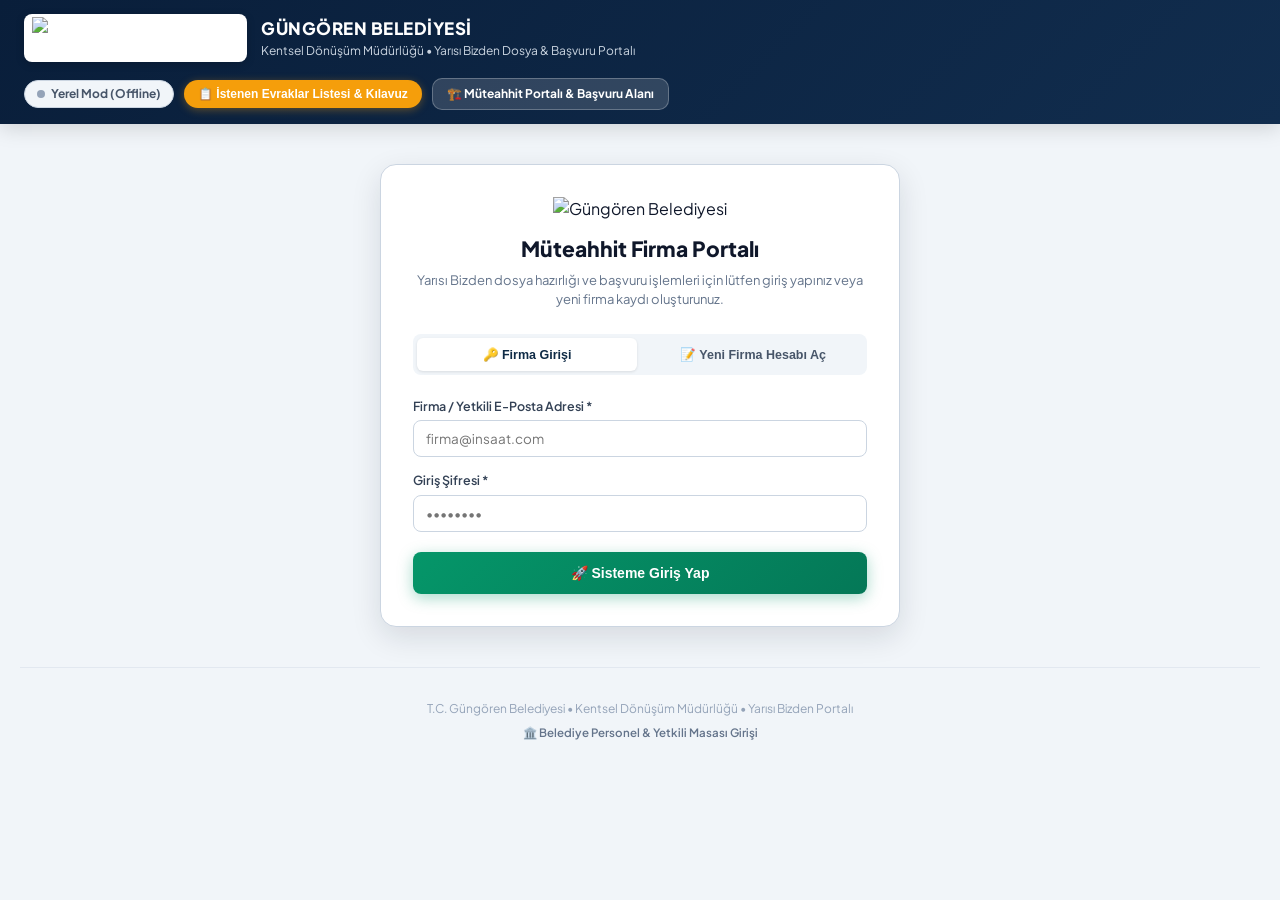
==== commit 8cc798cb: "Add files via upload" ====
--- a/yarisi-bizden.html
+++ b/yarisi-bizden.html
@@ -43,6 +43,7 @@
       </div>
 
       <div class="yb-nav-actions" style="display:flex; align-items:center; gap:10px;">
+        <div class="cloud-sync-badge-target"></div>
         <button type="button" class="btn-action-sm" onclick="openRequiredDocumentsGuideModal()"
           style="background:#f59e0b; color:#fff; font-weight:800; border:none; padding:7px 14px; border-radius:20px; cursor:pointer; box-shadow:0 2px 8px rgba(245,158,11,0.35);">
           📋 İstenen Evraklar Listesi & Kılavuz
@@ -129,7 +130,7 @@
           </div>
           <div class="form-group" style="margin-bottom: 20px;">
             <label for="reg-password">Hesap Şifresi Belirleyin *</label>
-            <input type="password" id="reg-password" minlength="4" class="form-control" placeholder="En az 4 karakter"
+            <input type="password" id="reg-password" minlength="6" class="form-control" placeholder="En az 6 karakter (Örn: 123456)"
               required>
           </div>
           <button type="submit" class="btn-submit-big"
@@ -1674,13 +1675,13 @@
       <form onsubmit="event.preventDefault(); submitChangePassword(); return false;">
         <div class="form-group" style="margin-bottom:14px;">
           <label style="font-size:12.5px; font-weight:700;">Yeni Şifreniz *</label>
-          <input type="password" id="cp-new-pass" class="form-control" placeholder="Yeni şifrenizi giriniz" required
-            minlength="4">
+          <input type="password" id="cp-new-pass" class="form-control" placeholder="En az 6 karakter giriniz" required
+            minlength="6">
         </div>
         <div class="form-group" style="margin-bottom:18px;">
           <label style="font-size:12.5px; font-weight:700;">Yeni Şifrenizi Tekrar Giriniz *</label>
           <input type="password" id="cp-new-pass-confirm" class="form-control"
-            placeholder="Yeni şifrenizi tekrar giriniz" required minlength="4">
+            placeholder="Yeni şifrenizi tekrar giriniz" required minlength="6">
         </div>
         <div style="display:flex; gap:8px; justify-content:flex-end;">
           <button type="button" class="yb-btn yb-btn-outline" onclick="closeChangePasswordModal()">Vazgeç</button>
@@ -1981,6 +1982,7 @@
     </div>
   </div>
 
+  <script src="firebase-sync.js"></script>
   <script src="yarisi-bizden.js"></script>
 </body>
 
